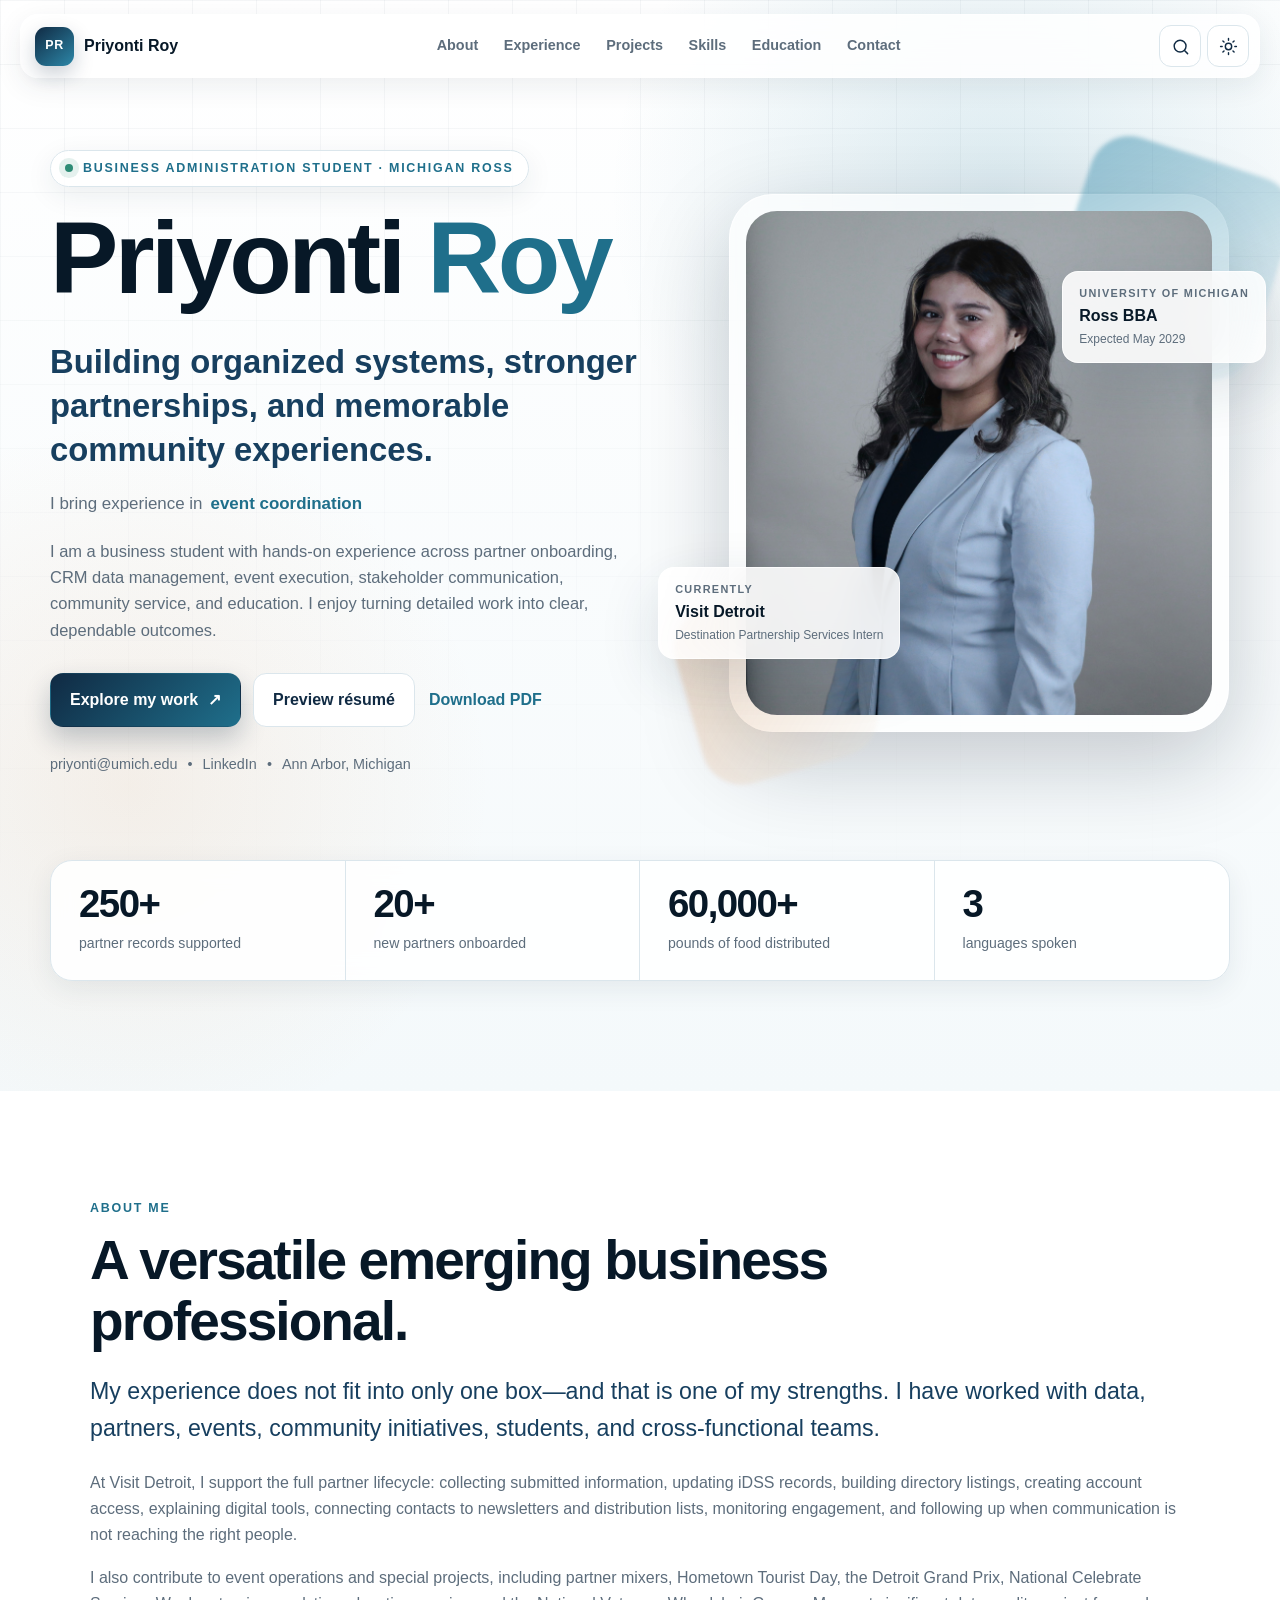
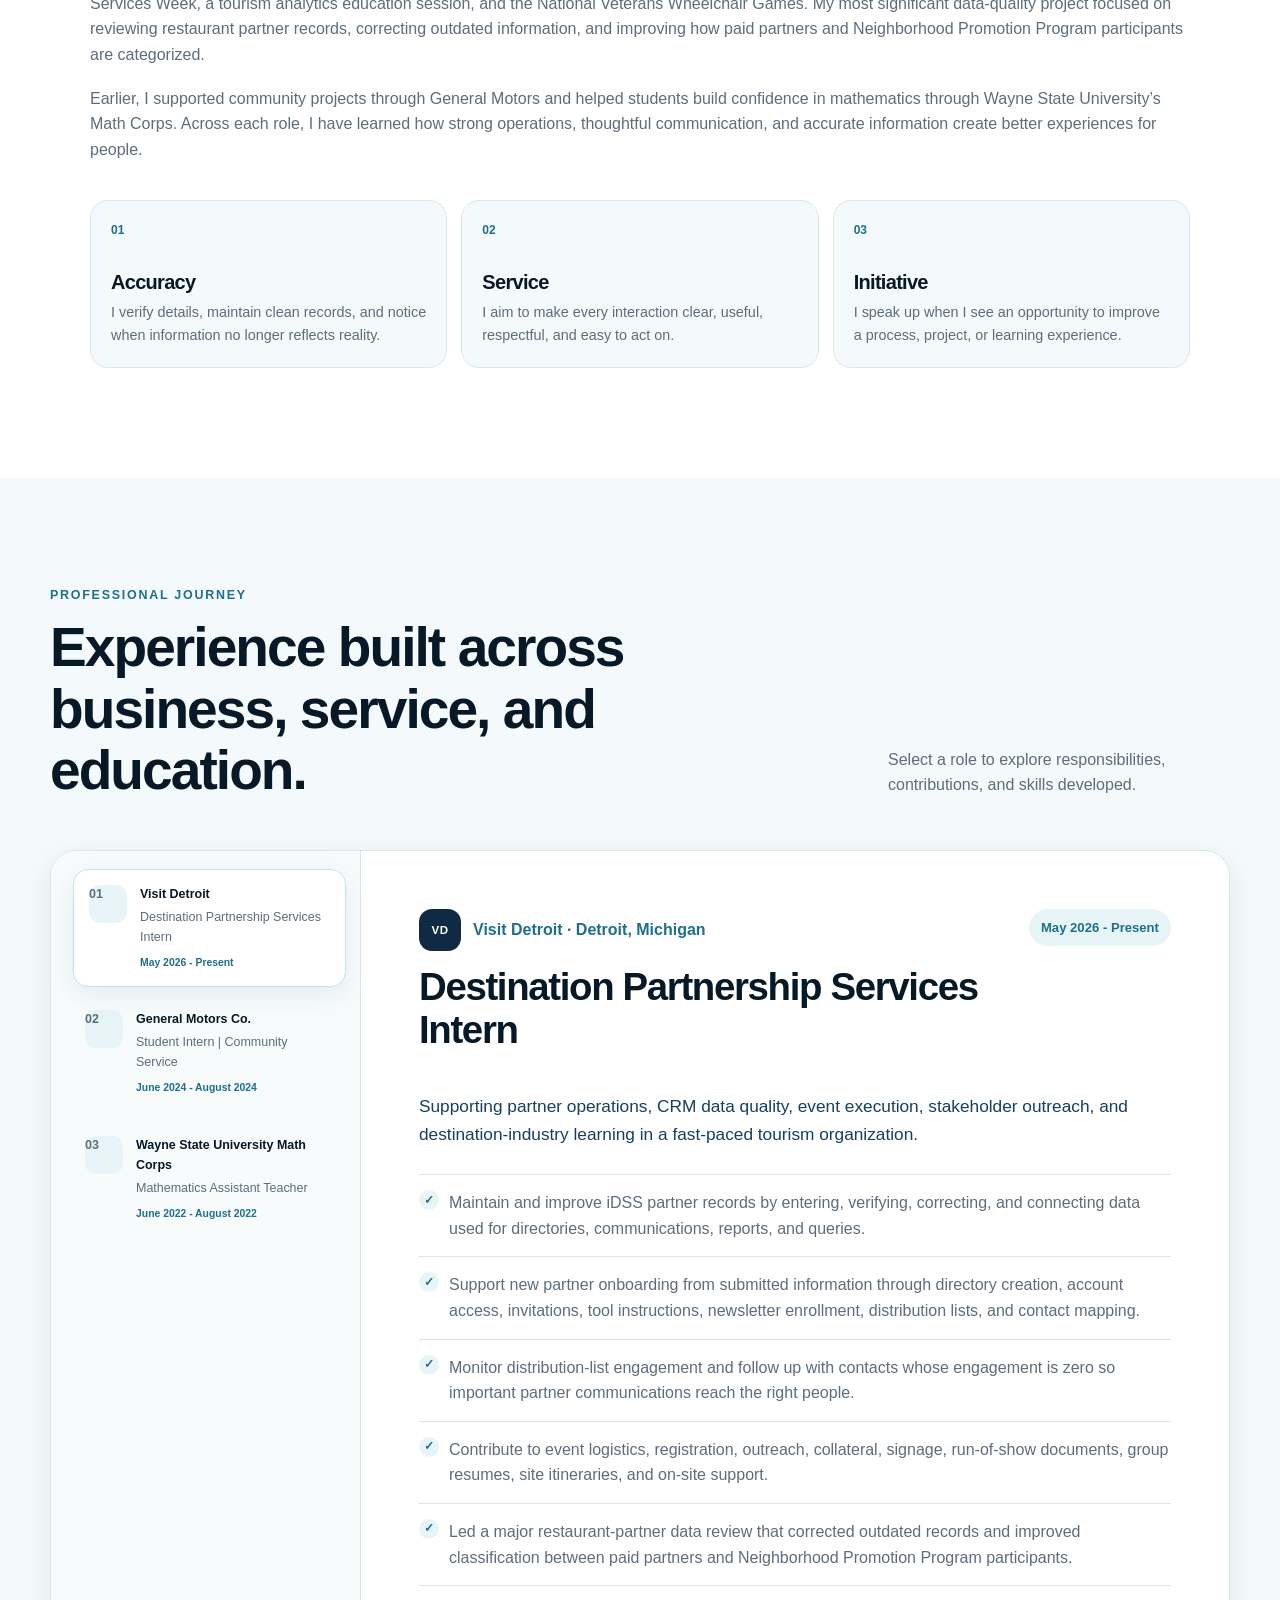
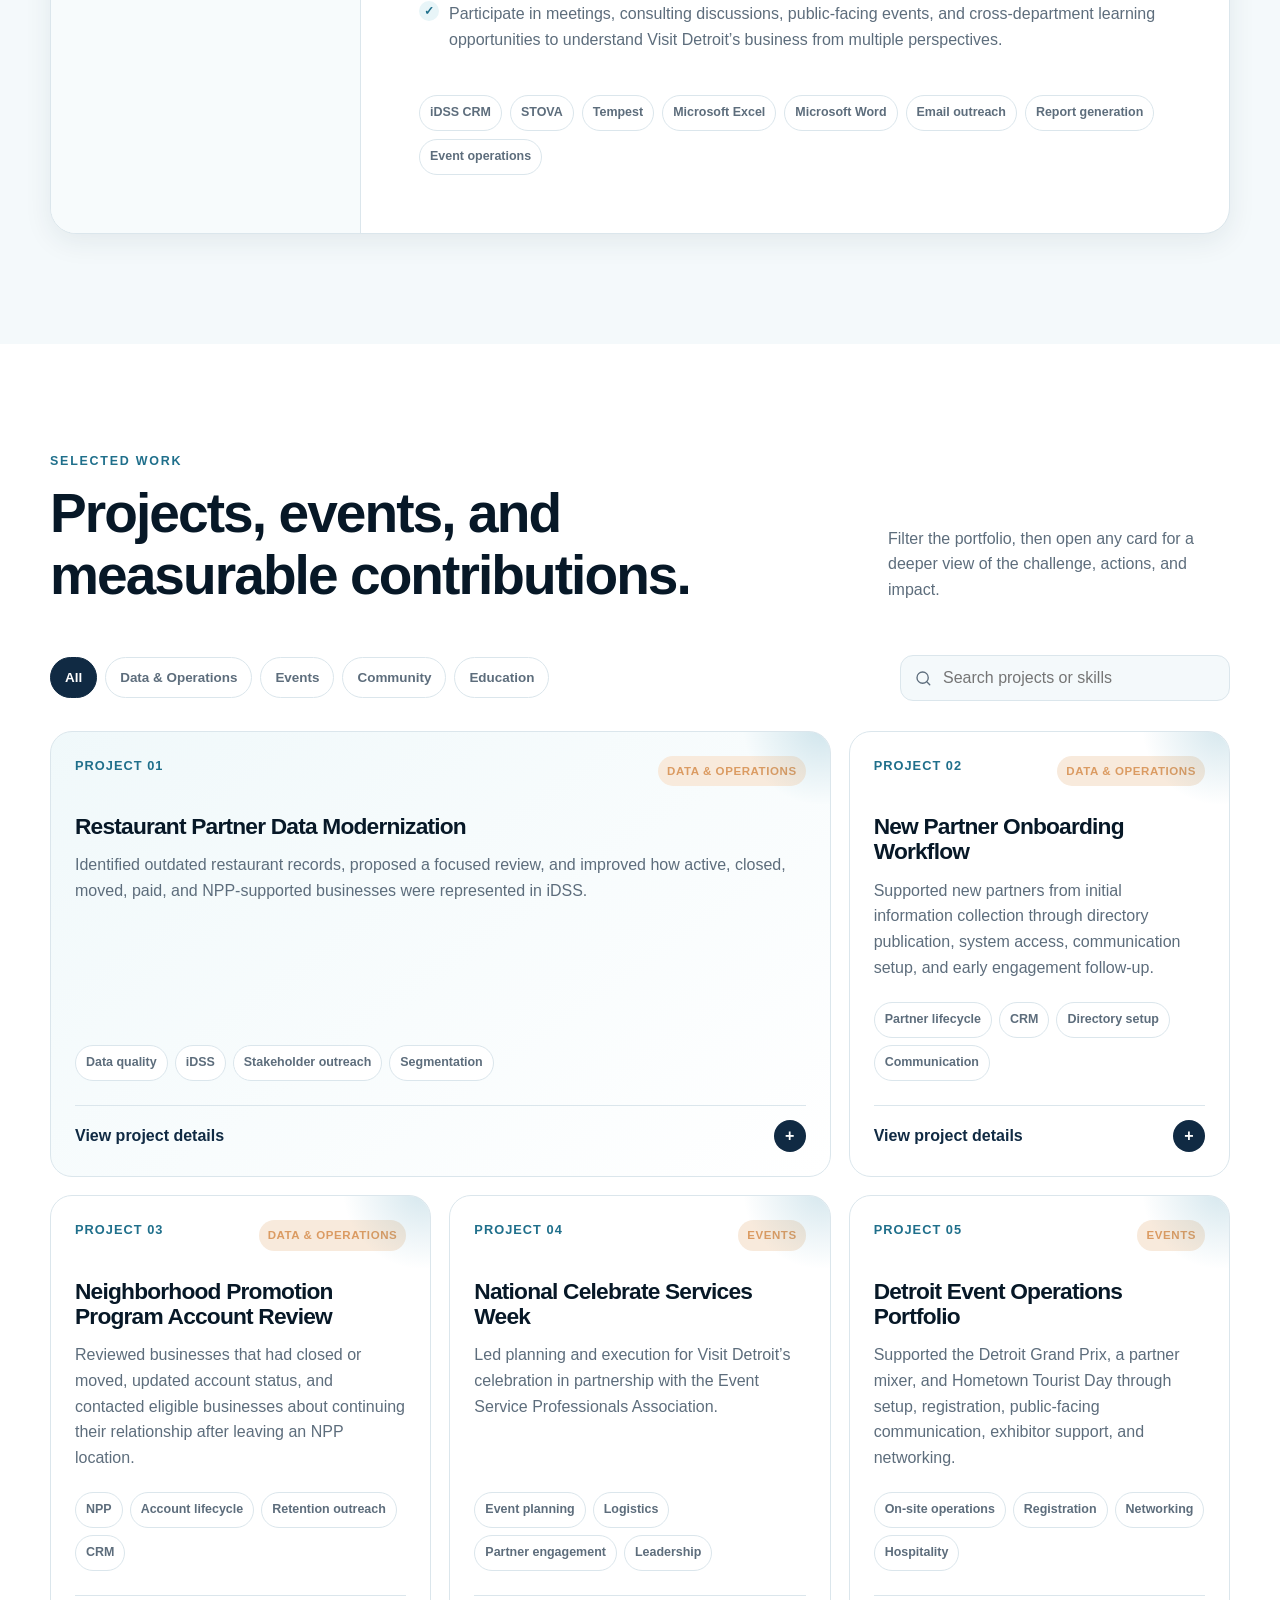
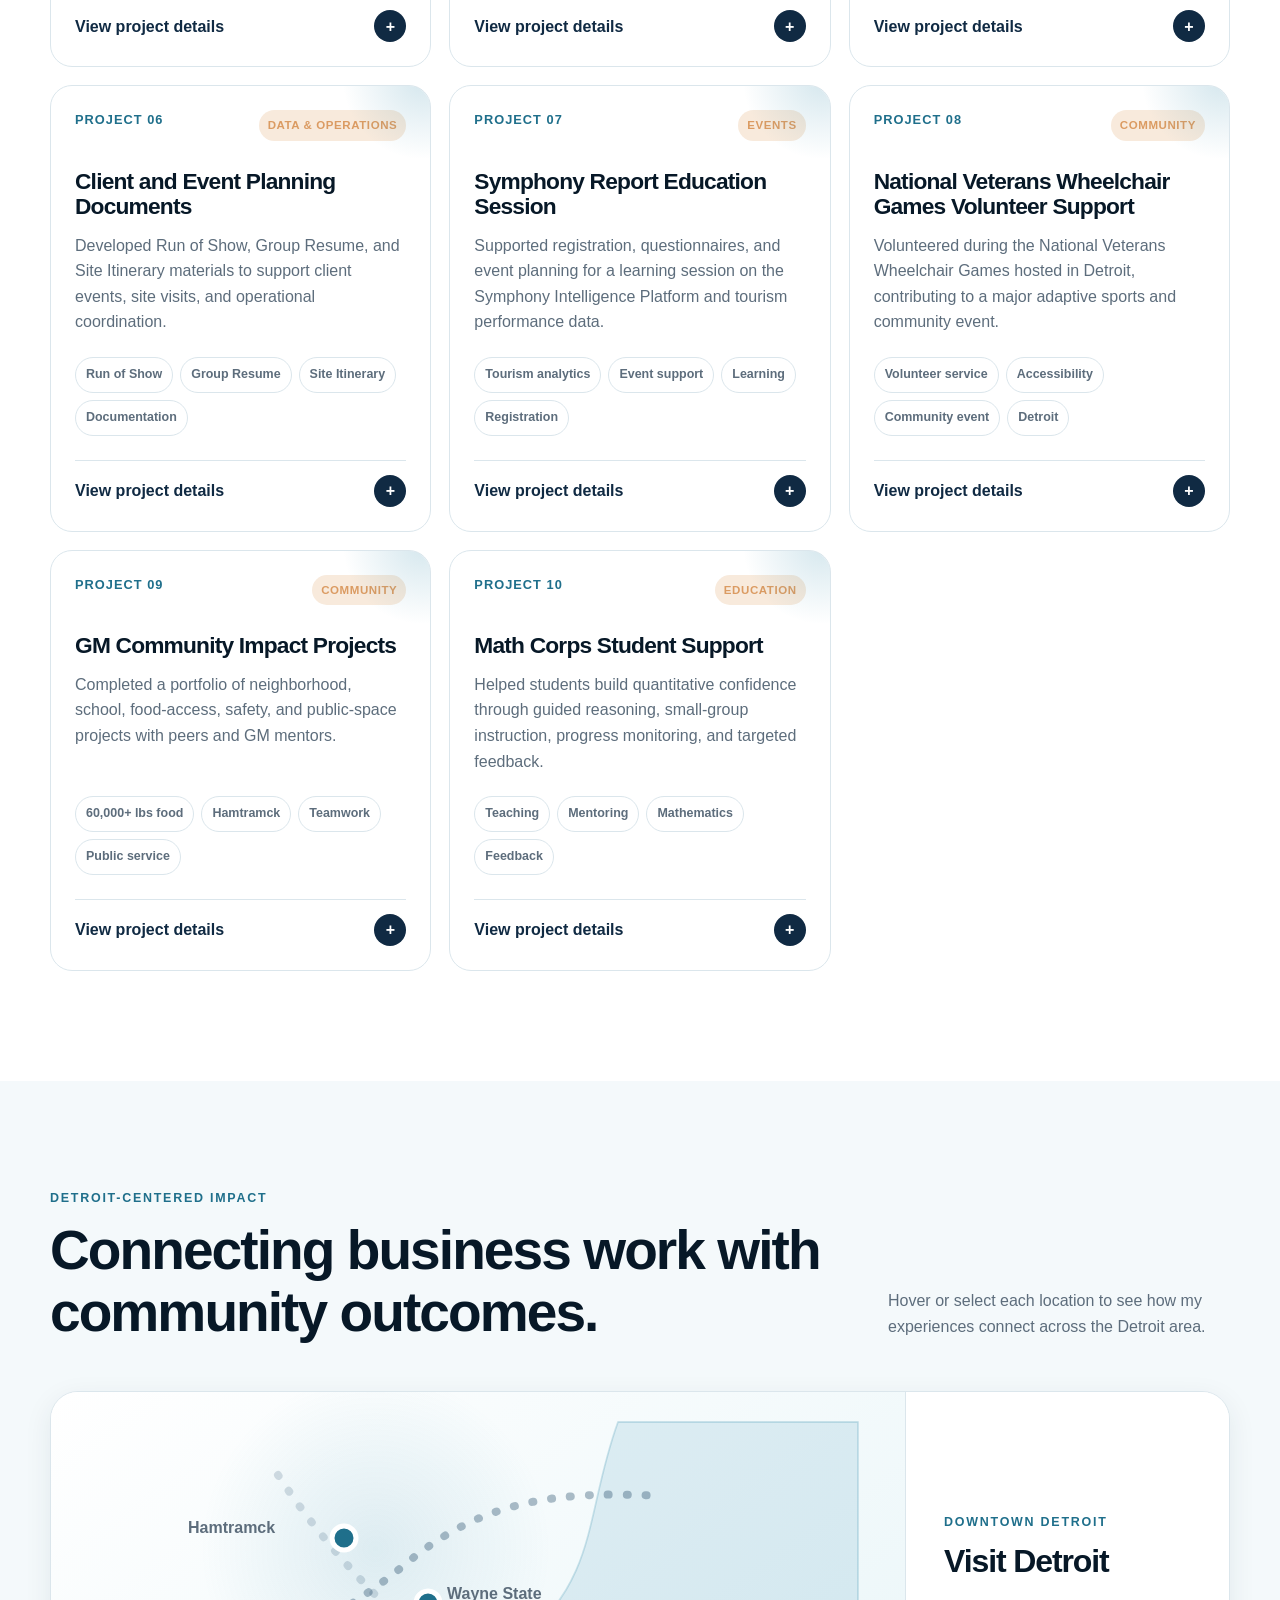
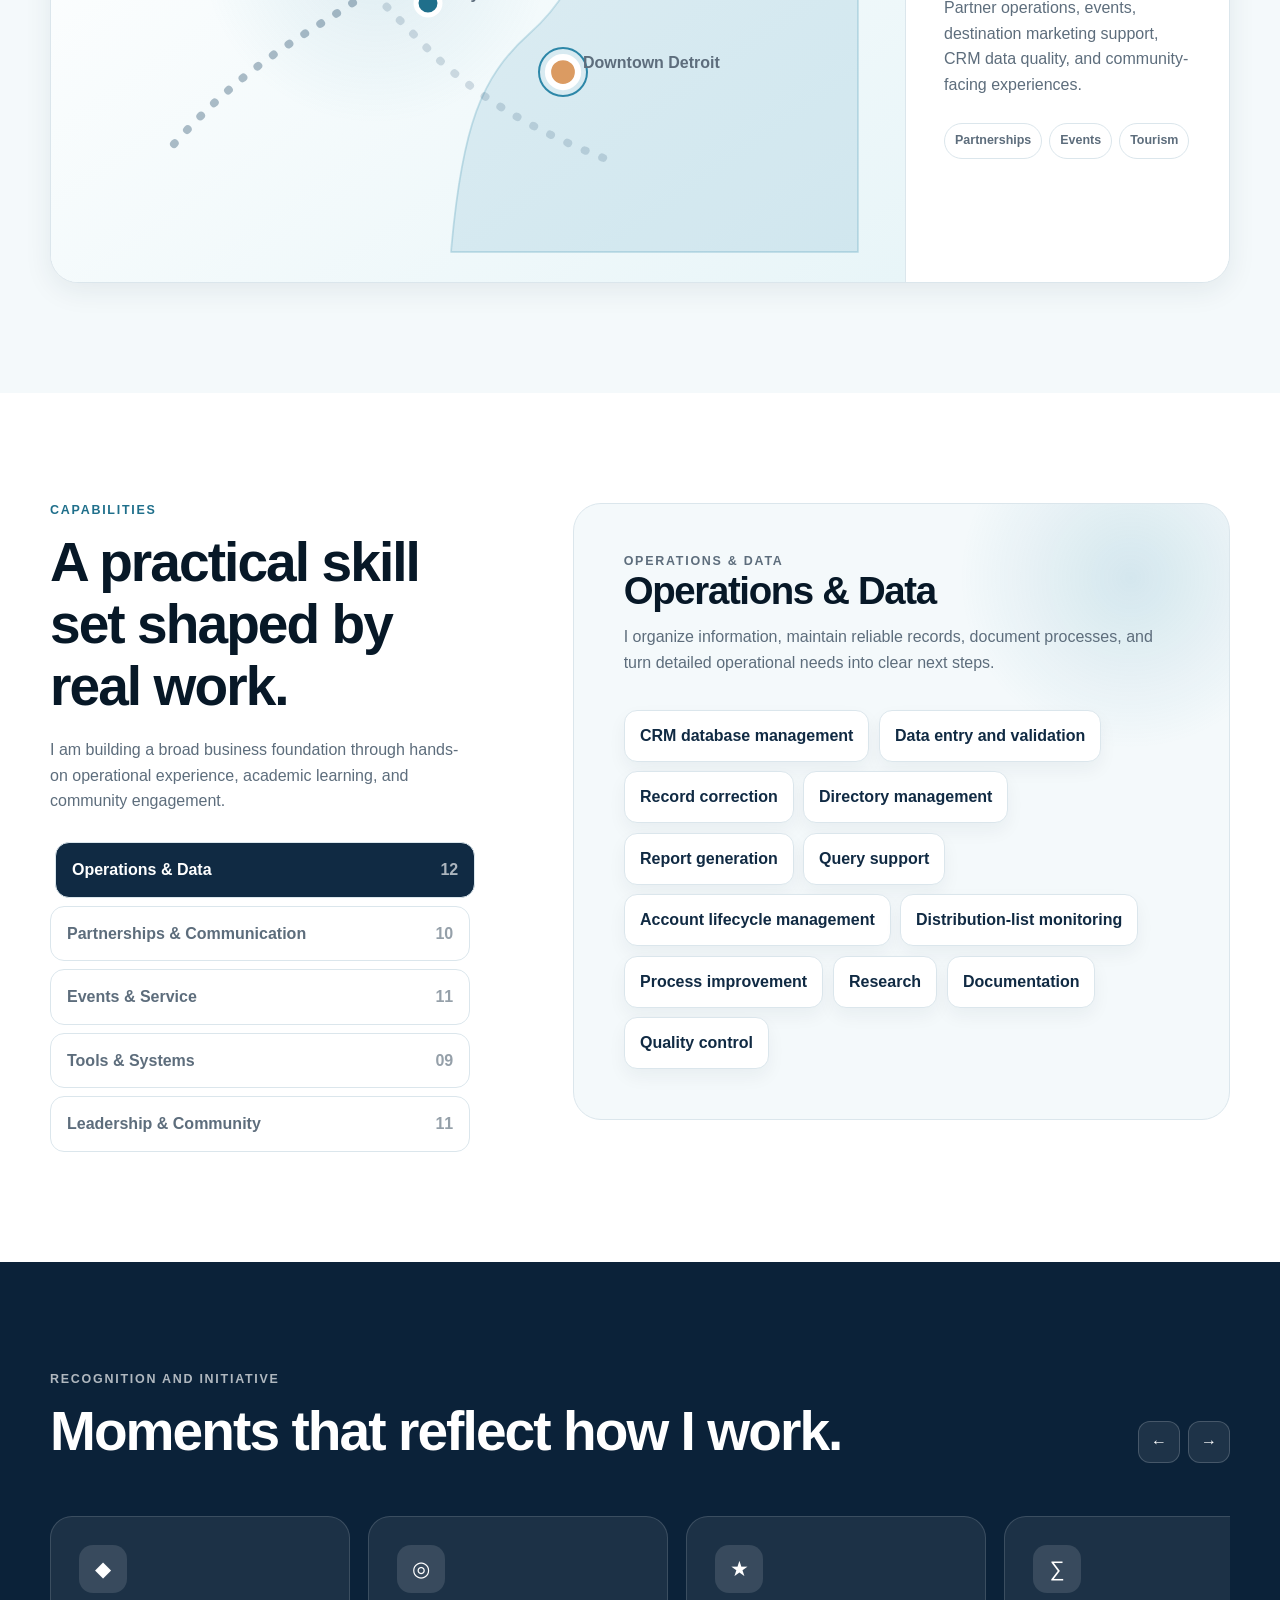
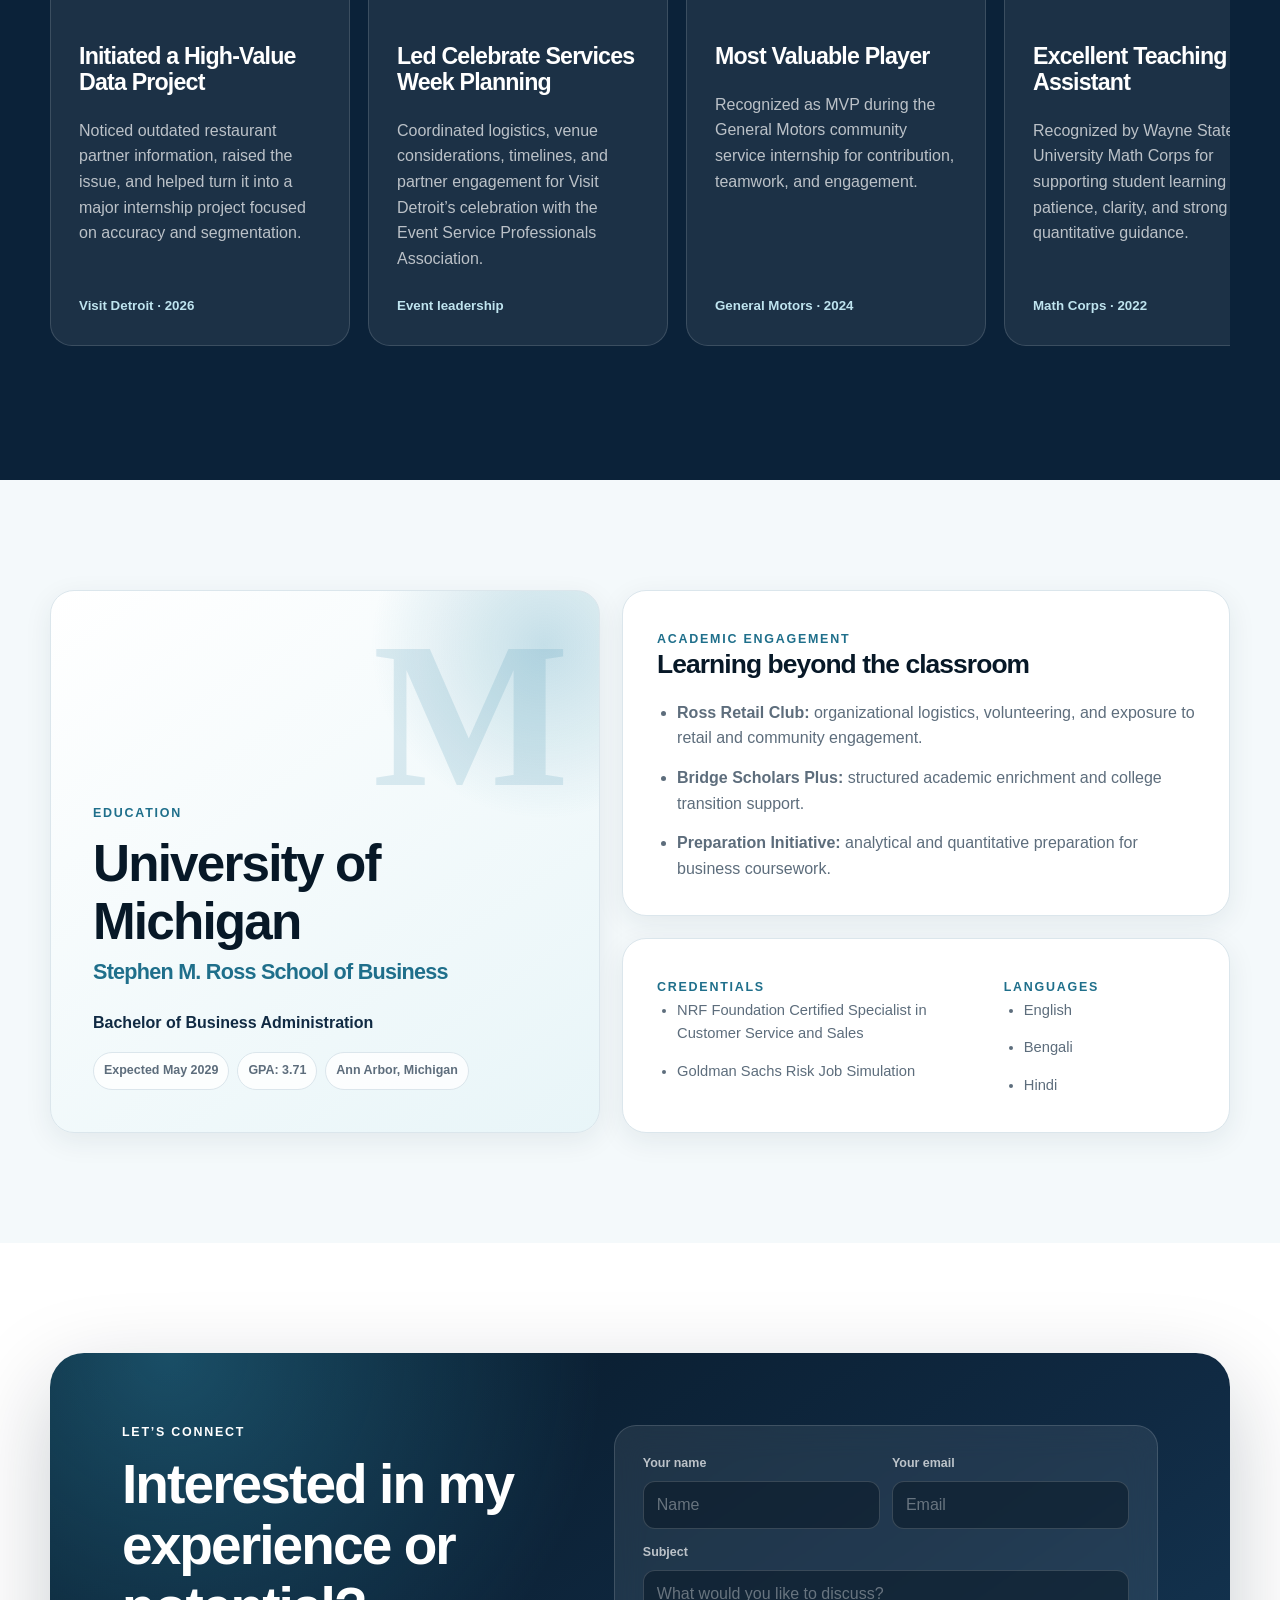
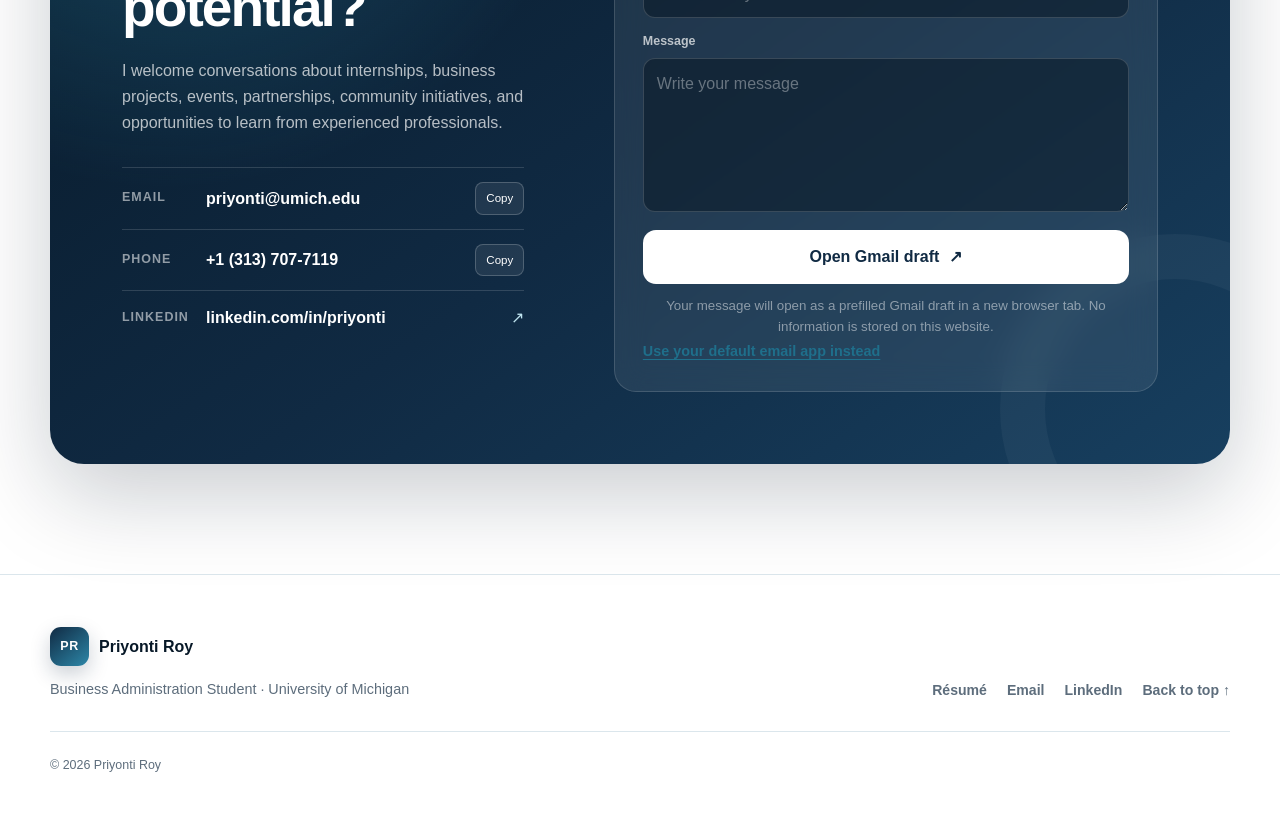
==== index.html @ cc8a7f0b "Add files via upload" ====
<!DOCTYPE html>
<html lang="en" data-theme="light">
<head>
  <meta charset="UTF-8">
  <meta name="viewport" content="width=device-width, initial-scale=1.0">
  <meta name="description" content="Portfolio of Priyonti Roy, a University of Michigan Ross School of Business student with experience in partnership operations, event coordination, CRM data, community impact, and education.">
  <meta name="theme-color" content="#102a43">
  <meta property="og:title" content="Priyonti Roy | Business Administration Student">
  <meta property="og:description" content="Business operations, partnerships, events, data accuracy, and community impact.">
  <meta property="og:type" content="website">
  <meta property="og:image" content="assets/priyonti-roy-headshot.jpg">
  <title>Priyonti Roy | Business Administration Student</title>
  <link rel="icon" href="assets/favicon.svg" type="image/svg+xml">
  <link rel="stylesheet" href="styles.css">
  <script type="application/ld+json">
  {
    "@context": "https://schema.org",
    "@type": "Person",
    "name": "Priyonti Roy",
    "jobTitle": "Business Administration Student",
    "email": "mailto:priyonti@umich.edu",
    "telephone": "+1-313-707-7119",
    "url": "https://www.linkedin.com/in/priyonti",
    "alumniOf": {
      "@type": "CollegeOrUniversity",
      "name": "University of Michigan - Stephen M. Ross School of Business"
    }
  }
  </script>
</head>
<body>
  <a class="skip-link" href="#main">Skip to content</a>
  <div class="scroll-progress" aria-hidden="true"><span id="scrollProgress"></span></div>

  <header class="site-header" id="top">
    <nav class="nav-shell" aria-label="Primary navigation">
      <a class="brand" href="#home" aria-label="Priyonti Roy home">
        <span class="brand-mark">PR</span>
        <span class="brand-text">Priyonti Roy</span>
      </a>

      <button class="mobile-menu-btn" id="mobileMenuBtn" aria-expanded="false" aria-controls="navLinks" aria-label="Open navigation">
        <span></span><span></span><span></span>
      </button>

      <div class="nav-links" id="navLinks">
        <a href="#about">About</a>
        <a href="#experience">Experience</a>
        <a href="#projects">Projects</a>
        <a href="#skills">Skills</a>
        <a href="#education">Education</a>
        <a href="#contact">Contact</a>
      </div>

      <div class="nav-actions">
        <button class="icon-btn" id="commandBtn" aria-label="Open quick navigation" title="Quick navigation (Ctrl/⌘ + K)">
          <svg viewBox="0 0 24 24" aria-hidden="true"><path d="m21 21-4.3-4.3m2.3-5.2a7.5 7.5 0 1 1-15 0 7.5 7.5 0 0 1 15 0Z"/></svg>
        </button>
        <button class="icon-btn" id="themeToggle" aria-label="Switch color theme" title="Switch theme">
          <svg class="sun-icon" viewBox="0 0 24 24" aria-hidden="true"><circle cx="12" cy="12" r="4"/><path d="M12 2v2m0 16v2M4.93 4.93l1.42 1.42m11.3 11.3 1.42 1.42M2 12h2m16 0h2M4.93 19.07l1.42-1.42m11.3-11.3 1.42-1.42"/></svg>
          <svg class="moon-icon" viewBox="0 0 24 24" aria-hidden="true"><path d="M20.5 14.2A8 8 0 0 1 9.8 3.5 8.5 8.5 0 1 0 20.5 14.2Z"/></svg>
        </button>
      </div>
    </nav>
  </header>

  <main id="main">
    <section class="hero section" id="home">
      <div class="hero-grid container">
        <div class="hero-copy reveal">
          <p class="eyebrow"><span class="status-dot"></span> Business Administration Student · Michigan Ross</p>
          <h1>Priyonti <span>Roy</span></h1>
          <p class="hero-lead">Building organized systems, stronger partnerships, and memorable community experiences.</p>
          <div class="rotating-line" aria-live="polite">
            <span>I bring experience in</span>
            <strong id="rotatingRole">partnership operations</strong>
          </div>
          <p class="hero-description">I am a business student with hands-on experience across partner onboarding, CRM data management, event execution, stakeholder communication, community service, and education. I enjoy turning detailed work into clear, dependable outcomes.</p>
          <div class="hero-buttons">
            <a class="btn btn-primary" href="#projects">Explore my work <span aria-hidden="true">↗</span></a>
            <button class="btn btn-secondary" id="resumePreviewBtn">Preview résumé</button>
            <a class="text-link" href="assets/Priyonti_Roy_Resume.pdf" download>Download PDF</a>
          </div>
          <div class="hero-contact-row" aria-label="Contact links">
            <a href="https://mail.google.com/mail/?view=cm&fs=1&to=priyonti%40umich.edu" target="_blank" rel="noopener" aria-label="Compose an email to Priyonti Roy in Gmail">priyonti@umich.edu</a>
            <span>•</span>
            <a href="https://www.linkedin.com/in/priyonti" target="_blank" rel="noopener">LinkedIn</a>
            <span>•</span>
            <span>Ann Arbor, Michigan</span>
          </div>
        </div>

        <div class="hero-visual reveal" data-delay="120">
          <div class="portrait-frame">
            <div class="portrait-accent accent-one"></div>
            <div class="portrait-accent accent-two"></div>
            <img src="assets/priyonti-roy-headshot.jpg" alt="Professional portrait of Priyonti Roy" width="1894" height="2048">
            <div class="portrait-card card-current">
              <span>Currently</span>
              <strong>Visit Detroit</strong>
              <small>Destination Partnership Services Intern</small>
            </div>
            <div class="portrait-card card-school">
              <span>University of Michigan</span>
              <strong>Ross BBA</strong>
              <small>Expected May 2029</small>
            </div>
          </div>
        </div>
      </div>

      <div class="metric-strip container reveal" data-delay="180" aria-label="Professional impact summary">
        <article class="metric">
          <strong data-counter="250" data-suffix="+">0</strong>
          <span>partner records supported</span>
        </article>
        <article class="metric">
          <strong data-counter="20" data-suffix="+">0</strong>
          <span>new partners onboarded</span>
        </article>
        <article class="metric">
          <strong data-counter="60000" data-suffix="+">0</strong>
          <span>pounds of food distributed</span>
        </article>
        <article class="metric">
          <strong data-counter="3">0</strong>
          <span>languages spoken</span>
        </article>
      </div>
    </section>

    <section class="section about-section" id="about">
      <div class="container about-grid">
        <div class="about-content reveal" data-delay="100">
          <p class="section-kicker">About me</p>
          <h2>A versatile emerging business professional.</h2>
          <p class="section-intro">My experience does not fit into only one box—and that is one of my strengths. I have worked with data, partners, events, community initiatives, students, and cross-functional teams.</p>
          <div class="about-copy">
            <p>At Visit Detroit, I support the full partner lifecycle: collecting submitted information, updating iDSS records, building directory listings, creating account access, explaining digital tools, connecting contacts to newsletters and distribution lists, monitoring engagement, and following up when communication is not reaching the right people.</p>
            <p>I also contribute to event operations and special projects, including partner mixers, Hometown Tourist Day, the Detroit Grand Prix, National Celebrate Services Week, a tourism analytics education session, and the National Veterans Wheelchair Games. My most significant data-quality project focused on reviewing restaurant partner records, correcting outdated information, and improving how paid partners and Neighborhood Promotion Program participants are categorized.</p>
            <p>Earlier, I supported community projects through General Motors and helped students build confidence in mathematics through Wayne State University’s Math Corps. Across each role, I have learned how strong operations, thoughtful communication, and accurate information create better experiences for people.</p>
          </div>

          <div class="principles-grid">
            <article>
              <span>01</span>
              <h3>Accuracy</h3>
              <p>I verify details, maintain clean records, and notice when information no longer reflects reality.</p>
            </article>
            <article>
              <span>02</span>
              <h3>Service</h3>
              <p>I aim to make every interaction clear, useful, respectful, and easy to act on.</p>
            </article>
            <article>
              <span>03</span>
              <h3>Initiative</h3>
              <p>I speak up when I see an opportunity to improve a process, project, or learning experience.</p>
            </article>
          </div>
        </div>
      </div>
    </section>

    <section class="section experience-section" id="experience">
      <div class="container">
        <div class="section-heading reveal">
          <div>
            <p class="section-kicker">Professional journey</p>
            <h2>Experience built across business, service, and education.</h2>
          </div>
          <p>Select a role to explore responsibilities, contributions, and skills developed.</p>
        </div>

        <div class="experience-layout reveal" data-delay="80">
          <div class="experience-tabs" id="experienceTabs" role="tablist" aria-label="Professional experience"></div>
          <div class="experience-panel" id="experiencePanel" role="tabpanel" tabindex="0"></div>
        </div>
      </div>
    </section>

    <section class="section projects-section" id="projects">
      <div class="container">
        <div class="section-heading reveal">
          <div>
            <p class="section-kicker">Selected work</p>
            <h2>Projects, events, and measurable contributions.</h2>
          </div>
          <p>Filter the portfolio, then open any card for a deeper view of the challenge, actions, and impact.</p>
        </div>

        <div class="project-toolbar reveal" data-delay="60">
          <div class="filter-group" id="projectFilters" aria-label="Project filters"></div>
          <label class="project-search">
            <span class="sr-only">Search projects</span>
            <svg viewBox="0 0 24 24" aria-hidden="true"><path d="m21 21-4.3-4.3m2.3-5.2a7.5 7.5 0 1 1-15 0 7.5 7.5 0 0 1 15 0Z"/></svg>
            <input id="projectSearch" type="search" placeholder="Search projects or skills">
          </label>
        </div>

        <div class="project-grid" id="projectGrid" aria-live="polite"></div>
        <p class="empty-state" id="projectEmpty" hidden>No projects match that search yet.</p>
      </div>
    </section>

    <section class="section impact-section" id="impact">
      <div class="container">
        <div class="section-heading reveal">
          <div>
            <p class="section-kicker">Detroit-centered impact</p>
            <h2>Connecting business work with community outcomes.</h2>
          </div>
          <p>Hover or select each location to see how my experiences connect across the Detroit area.</p>
        </div>

        <div class="impact-map-card reveal" data-delay="80">
          <div class="map-visual" aria-label="Stylized map of Detroit-area professional experiences">
            <svg viewBox="0 0 760 430" role="img" aria-labelledby="mapTitle mapDesc">
              <title id="mapTitle">Detroit area experience map</title>
              <desc id="mapDesc">A stylized map with points for downtown Detroit, Hamtramck, and Wayne State University.</desc>
              <path class="river" d="M520 0c-32 88-20 151-89 212-48 43-67 92-78 218h407V0H520Z"/>
              <path class="map-line" d="M76 322c93-103 154-115 234-182 74-61 149-72 254-66"/>
              <path class="map-line secondary" d="M180 53c50 76 96 118 144 168 53 55 117 91 197 121"/>
              <circle class="map-node" cx="465" cy="250" r="12" data-map-id="downtown" tabindex="0"/>
              <circle class="map-pulse" cx="465" cy="250" r="24"/>
              <circle class="map-node" cx="330" cy="181" r="12" data-map-id="wayne" tabindex="0"/>
              <circle class="map-node" cx="246" cy="116" r="12" data-map-id="hamtramck" tabindex="0"/>
              <text x="485" y="246">Downtown Detroit</text>
              <text x="349" y="177">Wayne State</text>
              <text x="90" y="111">Hamtramck</text>
            </svg>
          </div>
          <div class="map-detail" id="mapDetail">
            <p class="map-label">Downtown Detroit</p>
            <h3>Visit Detroit</h3>
            <p>Partner operations, events, destination marketing support, CRM data quality, and community-facing experiences.</p>
            <div class="map-tags"><span>Partnerships</span><span>Events</span><span>Tourism</span></div>
          </div>
        </div>
      </div>
    </section>

    <section class="section skills-section" id="skills">
      <div class="container skills-layout">
        <div class="skills-intro reveal">
          <p class="section-kicker">Capabilities</p>
          <h2>A practical skill set shaped by real work.</h2>
          <p>I am building a broad business foundation through hands-on operational experience, academic learning, and community engagement.</p>
          <div class="skill-mode-switch" id="skillCategories" role="tablist" aria-label="Skill categories"></div>
        </div>
        <div class="skill-explorer reveal" data-delay="80">
          <div class="skill-summary" id="skillSummary"></div>
          <div class="skill-cloud" id="skillCloud"></div>
        </div>
      </div>
    </section>

    <section class="section achievements-section" id="achievements">
      <div class="container">
        <div class="section-heading reveal">
          <div>
            <p class="section-kicker">Recognition and initiative</p>
            <h2>Moments that reflect how I work.</h2>
          </div>
          <div class="carousel-controls">
            <button id="achievementPrev" class="icon-btn" aria-label="Previous achievement">←</button>
            <button id="achievementNext" class="icon-btn" aria-label="Next achievement">→</button>
          </div>
        </div>
        <div class="achievement-track reveal" id="achievementTrack" data-delay="80" tabindex="0"></div>
      </div>
    </section>

    <section class="section education-section" id="education">
      <div class="container education-grid">
        <div class="education-card primary-card reveal">
          <p class="section-kicker">Education</p>
          <div class="school-mark" aria-hidden="true">M</div>
          <h2>University of Michigan</h2>
          <h3>Stephen M. Ross School of Business</h3>
          <p class="degree">Bachelor of Business Administration</p>
          <div class="education-meta">
            <span>Expected May 2029</span>
            <span>GPA: 3.71</span>
            <span>Ann Arbor, Michigan</span>
          </div>
        </div>

        <div class="education-stack reveal" data-delay="100">
          <article class="info-card">
            <span class="info-label">Academic engagement</span>
            <h3>Learning beyond the classroom</h3>
            <ul>
              <li><strong>Ross Retail Club:</strong> organizational logistics, volunteering, and exposure to retail and community engagement.</li>
              <li><strong>Bridge Scholars Plus:</strong> structured academic enrichment and college transition support.</li>
              <li><strong>Preparation Initiative:</strong> analytical and quantitative preparation for business coursework.</li>
            </ul>
          </article>

          <article class="info-card split-card">
            <div>
              <span class="info-label">Credentials</span>
              <ul class="compact-list">
                <li>NRF Foundation Certified Specialist in Customer Service and Sales</li>
                <li>Goldman Sachs Risk Job Simulation</li>
              </ul>
            </div>
            <div>
              <span class="info-label">Languages</span>
              <ul class="compact-list">
                <li>English</li>
                <li>Bengali</li>
                <li>Hindi</li>
              </ul>
            </div>
          </article>
        </div>
      </div>
    </section>

    <section class="section contact-section" id="contact">
      <div class="container contact-shell reveal">
        <div class="contact-copy">
          <p class="section-kicker">Let’s connect</p>
          <h2>Interested in my experience or potential?</h2>
          <p>I welcome conversations about internships, business projects, events, partnerships, community initiatives, and opportunities to learn from experienced professionals.</p>
          <div class="contact-options">
            <div class="contact-item">
              <span>Email</span>
              <a href="https://mail.google.com/mail/?view=cm&fs=1&to=priyonti%40umich.edu" target="_blank" rel="noopener" aria-label="Compose an email to Priyonti Roy in Gmail">priyonti@umich.edu</a>
              <button class="copy-btn" data-copy="priyonti@umich.edu">Copy</button>
            </div>
            <div class="contact-item">
              <span>Phone</span>
              <a href="tel:+13137077119">+1 (313) 707-7119</a>
              <button class="copy-btn" data-copy="+1 (313) 707-7119">Copy</button>
            </div>
            <div class="contact-item">
              <span>LinkedIn</span>
              <a href="https://www.linkedin.com/in/priyonti" target="_blank" rel="noopener">linkedin.com/in/priyonti</a>
              <span class="external-mark" aria-hidden="true">↗</span>
            </div>
          </div>
        </div>

        <form class="contact-form" id="contactForm">
          <div class="field-row">
            <label>
              <span>Your name</span>
              <input type="text" id="senderName" required autocomplete="name" placeholder="Name">
            </label>
            <label>
              <span>Your email</span>
              <input type="email" id="senderEmail" required autocomplete="email" placeholder="Email">
            </label>
          </div>
          <label>
            <span>Subject</span>
            <input type="text" id="messageSubject" required placeholder="What would you like to discuss?">
          </label>
          <label>
            <span>Message</span>
            <textarea id="messageBody" rows="5" required placeholder="Write your message"></textarea>
          </label>
          <button class="btn btn-primary" type="submit">Open Gmail draft <span aria-hidden="true">↗</span></button>
          <small class="contact-form-note">Your message will open as a prefilled Gmail draft in a new browser tab. No information is stored on this website.</small>
          <a class="contact-fallback-link" href="mailto:priyonti@umich.edu">Use your default email app instead</a>
        </form>
      </div>
    </section>
  </main>

  <footer class="site-footer">
    <div class="container footer-inner">
      <div>
        <a class="brand" href="#home"><span class="brand-mark">PR</span><span class="brand-text">Priyonti Roy</span></a>
        <p>Business Administration Student · University of Michigan</p>
      </div>
      <div class="footer-links">
        <a href="assets/Priyonti_Roy_Resume.pdf" download>Résumé</a>
        <a href="https://mail.google.com/mail/?view=cm&fs=1&to=priyonti%40umich.edu" target="_blank" rel="noopener" aria-label="Compose an email to Priyonti Roy in Gmail">Email</a>
        <a href="https://www.linkedin.com/in/priyonti" target="_blank" rel="noopener">LinkedIn</a>
        <a href="#top">Back to top ↑</a>
      </div>
      <p class="copyright">© <span id="currentYear"></span> Priyonti Roy</p>
    </div>
  </footer>

  <dialog class="project-modal" id="projectModal" aria-labelledby="projectModalTitle">
    <button class="modal-close" id="projectModalClose" aria-label="Close project details">×</button>
    <div id="projectModalContent"></div>
  </dialog>

  <dialog class="resume-modal" id="resumeModal" aria-labelledby="resumeModalTitle">
    <div class="resume-modal-header">
      <div>
        <p class="section-kicker">Résumé</p>
        <h2 id="resumeModalTitle">Priyonti Roy</h2>
      </div>
      <div class="resume-actions">
        <a class="btn btn-secondary" href="assets/Priyonti_Roy_Resume.pdf" download>Download PDF</a>
        <button class="modal-close inline-close" id="resumeModalClose" aria-label="Close résumé preview">×</button>
      </div>
    </div>
    <iframe src="assets/Priyonti_Roy_Resume.pdf" title="Priyonti Roy résumé preview"></iframe>
  </dialog>

  <dialog class="command-modal" id="commandModal" aria-labelledby="commandTitle">
    <div class="command-header">
      <svg viewBox="0 0 24 24" aria-hidden="true"><path d="m21 21-4.3-4.3m2.3-5.2a7.5 7.5 0 1 1-15 0 7.5 7.5 0 0 1 15 0Z"/></svg>
      <input id="commandInput" type="search" placeholder="Search sections, projects, or contact details" aria-label="Search portfolio">
      <button id="commandClose" aria-label="Close quick navigation">Esc</button>
    </div>
    <div class="command-results" id="commandResults"></div>
    <p class="command-hint">Use ↑ ↓ to navigate · Enter to open · Esc to close</p>
  </dialog>

  <div class="toast" id="toast" role="status" aria-live="polite"></div>

  <script src="script.js"></script>
</body>
</html>
---- styles.css ----
:root {
  --navy-950: #071827;
  --navy-900: #0b2239;
  --navy-800: #102a43;
  --navy-700: #173f5f;
  --blue-600: #1f6f8b;
  --blue-500: #2d87a8;
  --blue-200: #bfe4ef;
  --blue-100: #e8f5f8;
  --ice: #f4f9fb;
  --paper: #ffffff;
  --ink: #142333;
  --muted: #5d6d7c;
  --line: #dbe6ec;
  --soft-line: rgba(16, 42, 67, 0.12);
  --accent: #db9b62;
  --accent-soft: #f8eadc;
  --success: #2e8b75;
  --shadow-sm: 0 8px 28px rgba(21, 47, 68, 0.08);
  --shadow-md: 0 20px 60px rgba(21, 47, 68, 0.14);
  --shadow-lg: 0 30px 90px rgba(7, 24, 39, 0.22);
  --radius-sm: 12px;
  --radius-md: 22px;
  --radius-lg: 34px;
  --container: 1180px;
  --header-height: 78px;
  color-scheme: light;
}

html[data-theme="dark"] {
  --paper: #0b1b2a;
  --ice: #0f2435;
  --ink: #eff7fa;
  --muted: #a7bac6;
  --line: #243b4c;
  --soft-line: rgba(255, 255, 255, 0.10);
  --navy-950: #f4f9fb;
  --navy-900: #e6f4f8;
  --navy-800: #d7edf4;
  --navy-700: #add8e5;
  --blue-600: #68b6cc;
  --blue-500: #75c5da;
  --blue-200: #173d4c;
  --blue-100: #102b3a;
  --accent-soft: #3b2a1f;
  --shadow-sm: 0 10px 32px rgba(0, 0, 0, 0.22);
  --shadow-md: 0 24px 64px rgba(0, 0, 0, 0.28);
  --shadow-lg: 0 32px 100px rgba(0, 0, 0, 0.38);
  color-scheme: dark;
}

* {
  box-sizing: border-box;
}

html {
  scroll-behavior: smooth;
  scroll-padding-top: calc(var(--header-height) + 18px);
}

body {
  margin: 0;
  font-family: Inter, ui-sans-serif, -apple-system, BlinkMacSystemFont, "Segoe UI", sans-serif;
  color: var(--ink);
  background: var(--paper);
  line-height: 1.6;
  text-rendering: optimizeLegibility;
  -webkit-font-smoothing: antialiased;
  overflow-x: hidden;
}

body.modal-open {
  overflow: hidden;
}

a {
  color: inherit;
  text-decoration: none;
}

button,
input,
textarea {
  font: inherit;
}

button,
a {
  -webkit-tap-highlight-color: transparent;
}

img {
  max-width: 100%;
  display: block;
}

svg {
  fill: none;
  stroke: currentColor;
  stroke-linecap: round;
  stroke-linejoin: round;
  stroke-width: 1.8;
}

::selection {
  background: var(--blue-200);
  color: var(--navy-950);
}

.skip-link {
  position: fixed;
  left: 16px;
  top: -80px;
  z-index: 9999;
  background: var(--navy-800);
  color: white;
  padding: 10px 16px;
  border-radius: 8px;
  transition: top 0.2s ease;
}

.skip-link:focus {
  top: 16px;
}

.sr-only {
  position: absolute;
  width: 1px;
  height: 1px;
  padding: 0;
  margin: -1px;
  overflow: hidden;
  clip: rect(0, 0, 0, 0);
  white-space: nowrap;
  border: 0;
}

.container {
  width: min(calc(100% - 40px), var(--container));
  margin-inline: auto;
}

.section {
  position: relative;
  padding: 110px 0;
}

.section-kicker,
.eyebrow,
.info-label,
.map-label {
  margin: 0 0 14px;
  font-size: 0.78rem;
  line-height: 1.2;
  font-weight: 800;
  letter-spacing: 0.14em;
  text-transform: uppercase;
  color: var(--blue-600);
}

h1,
h2,
h3,
p {
  margin-top: 0;
}

h1,
h2,
h3 {
  line-height: 1.12;
  letter-spacing: -0.035em;
}

h1 {
  font-size: clamp(3.8rem, 8vw, 7.8rem);
  margin-bottom: 24px;
  color: var(--navy-950);
}

h1 span {
  color: var(--blue-600);
}

h2 {
  font-size: clamp(2.35rem, 4.3vw, 4.25rem);
  margin-bottom: 20px;
  color: var(--navy-950);
}

h3 {
  font-size: 1.25rem;
  color: var(--navy-950);
}

.section-intro {
  font-size: clamp(1.15rem, 2vw, 1.45rem);
  line-height: 1.6;
  color: var(--navy-700);
}

.reveal {
  opacity: 0;
  transform: translateY(26px);
  transition: opacity 0.7s ease, transform 0.7s cubic-bezier(.2,.7,.2,1);
  transition-delay: var(--reveal-delay, 0ms);
}

.reveal.visible {
  opacity: 1;
  transform: translateY(0);
}

.scroll-progress {
  position: fixed;
  inset: 0 0 auto 0;
  height: 3px;
  z-index: 3000;
  pointer-events: none;
}

.scroll-progress span {
  display: block;
  width: 0;
  height: 100%;
  background: linear-gradient(90deg, var(--blue-500), var(--accent));
}

.site-header {
  position: fixed;
  z-index: 1000;
  top: 14px;
  left: 0;
  right: 0;
  height: var(--header-height);
  pointer-events: none;
}

.nav-shell {
  width: min(calc(100% - 28px), 1240px);
  height: 64px;
  margin-inline: auto;
  display: flex;
  align-items: center;
  gap: 26px;
  padding: 8px 10px 8px 14px;
  border: 1px solid rgba(255, 255, 255, 0.5);
  border-radius: 18px;
  background: color-mix(in srgb, var(--paper) 84%, transparent);
  box-shadow: var(--shadow-sm);
  backdrop-filter: blur(20px);
  -webkit-backdrop-filter: blur(20px);
  pointer-events: auto;
}

html[data-theme="dark"] .nav-shell {
  border-color: rgba(255, 255, 255, 0.08);
}

.brand {
  display: inline-flex;
  align-items: center;
  gap: 10px;
  flex: 0 0 auto;
  font-weight: 800;
  color: var(--navy-950);
}

.brand-mark {
  width: 39px;
  height: 39px;
  display: grid;
  place-items: center;
  border-radius: 11px;
  color: white;
  background: linear-gradient(140deg, #102a43, #2d87a8);
  font-size: 0.78rem;
  letter-spacing: 0.04em;
  box-shadow: 0 8px 20px rgba(16, 42, 67, 0.22);
}

.brand-text {
  white-space: nowrap;
}

.nav-links {
  display: flex;
  align-items: center;
  justify-content: center;
  gap: clamp(12px, 2vw, 26px);
  flex: 1;
}

.nav-links a {
  position: relative;
  padding: 10px 0;
  color: var(--muted);
  font-size: 0.9rem;
  font-weight: 700;
  transition: color 0.2s ease;
}

.nav-links a::after {
  content: "";
  position: absolute;
  left: 0;
  right: 0;
  bottom: 4px;
  height: 2px;
  border-radius: 2px;
  background: var(--blue-500);
  transform: scaleX(0);
  transition: transform 0.2s ease;
}

.nav-links a:hover,
.nav-links a.active {
  color: var(--navy-950);
}

.nav-links a.active::after {
  transform: scaleX(1);
}

.nav-actions {
  display: flex;
  gap: 6px;
}

.icon-btn {
  width: 42px;
  height: 42px;
  display: inline-grid;
  place-items: center;
  border: 1px solid var(--line);
  border-radius: 12px;
  color: var(--navy-800);
  background: var(--paper);
  cursor: pointer;
  transition: transform 0.2s ease, border-color 0.2s ease, background 0.2s ease;
}

.icon-btn:hover {
  transform: translateY(-2px);
  border-color: var(--blue-500);
  background: var(--blue-100);
}

.icon-btn svg {
  width: 19px;
  height: 19px;
}

.moon-icon {
  display: none;
}

html[data-theme="dark"] .sun-icon {
  display: none;
}

html[data-theme="dark"] .moon-icon {
  display: block;
}

.mobile-menu-btn {
  display: none;
  border: 0;
  background: transparent;
  width: 42px;
  height: 42px;
  padding: 10px;
  cursor: pointer;
}

.mobile-menu-btn span {
  display: block;
  height: 2px;
  margin: 5px 0;
  background: var(--navy-800);
  border-radius: 2px;
  transition: transform 0.2s ease, opacity 0.2s ease;
}

.hero {
  min-height: 100vh;
  display: flex;
  flex-direction: column;
  justify-content: center;
  padding-top: 150px;
  overflow: hidden;
  background:
    radial-gradient(circle at 78% 18%, rgba(45, 135, 168, 0.16), transparent 29%),
    radial-gradient(circle at 10% 72%, rgba(219, 155, 98, 0.13), transparent 26%),
    linear-gradient(180deg, var(--paper), var(--ice));
}

.hero::before {
  content: "";
  position: absolute;
  inset: 0;
  opacity: 0.35;
  pointer-events: none;
  background-image:
    linear-gradient(var(--soft-line) 1px, transparent 1px),
    linear-gradient(90deg, var(--soft-line) 1px, transparent 1px);
  background-size: 64px 64px;
  mask-image: linear-gradient(to bottom, black, transparent 86%);
}

.hero-grid {
  position: relative;
  z-index: 1;
  display: grid;
  grid-template-columns: minmax(0, 1.08fr) minmax(380px, 0.92fr);
  align-items: center;
  gap: clamp(54px, 7vw, 100px);
}

.eyebrow {
  display: inline-flex;
  align-items: center;
  gap: 10px;
  padding: 10px 14px;
  border: 1px solid var(--line);
  border-radius: 999px;
  background: color-mix(in srgb, var(--paper) 76%, transparent);
  box-shadow: var(--shadow-sm);
}

.status-dot {
  width: 8px;
  height: 8px;
  border-radius: 50%;
  background: var(--success);
  box-shadow: 0 0 0 6px rgba(46, 139, 117, 0.12);
}

.hero-lead {
  max-width: 710px;
  font-size: clamp(1.4rem, 2.6vw, 2.05rem);
  line-height: 1.35;
  font-weight: 650;
  color: var(--navy-700);
  margin-bottom: 18px;
}

.rotating-line {
  display: flex;
  flex-wrap: wrap;
  gap: 8px;
  margin-bottom: 20px;
  color: var(--muted);
  font-size: 1.06rem;
}

.rotating-line strong {
  min-width: 210px;
  color: var(--blue-600);
}

.rotating-line strong.swap {
  animation: wordSwap 0.42s ease;
}

@keyframes wordSwap {
  0% { opacity: 0; transform: translateY(8px); }
  100% { opacity: 1; transform: translateY(0); }
}

.hero-description {
  max-width: 690px;
  color: var(--muted);
  font-size: 1.03rem;
  margin-bottom: 30px;
}

.hero-buttons {
  display: flex;
  align-items: center;
  flex-wrap: wrap;
  gap: 12px;
  margin-bottom: 26px;
}

.btn {
  min-height: 50px;
  display: inline-flex;
  align-items: center;
  justify-content: center;
  gap: 10px;
  padding: 13px 19px;
  border-radius: 13px;
  border: 1px solid transparent;
  font-weight: 800;
  cursor: pointer;
  transition: transform 0.2s ease, box-shadow 0.2s ease, background 0.2s ease, border-color 0.2s ease;
}

.btn:hover {
  transform: translateY(-2px);
}

.btn-primary {
  color: white;
  background: linear-gradient(135deg, #102a43, #1f6f8b);
  box-shadow: 0 12px 26px rgba(16, 42, 67, 0.24);
}

.btn-primary:hover {
  box-shadow: 0 18px 34px rgba(16, 42, 67, 0.31);
}

.btn-secondary {
  color: var(--navy-800);
  background: var(--paper);
  border-color: var(--line);
}

.btn-secondary:hover {
  border-color: var(--blue-500);
  background: var(--blue-100);
}

.text-link {
  font-weight: 800;
  color: var(--blue-600);
  padding: 10px 2px;
  border-bottom: 1px solid transparent;
}

.text-link:hover {
  border-bottom-color: var(--blue-500);
}

.hero-contact-row {
  display: flex;
  flex-wrap: wrap;
  align-items: center;
  gap: 10px;
  color: var(--muted);
  font-size: 0.9rem;
}

.hero-contact-row a:hover {
  color: var(--blue-600);
}

.hero-visual {
  min-width: 0;
}

.portrait-frame {
  position: relative;
  max-width: 500px;
  margin-inline: auto;
  padding: 16px;
  border: 1px solid rgba(255, 255, 255, 0.7);
  border-radius: 44px;
  background: color-mix(in srgb, var(--paper) 64%, transparent);
  box-shadow: var(--shadow-lg);
  backdrop-filter: blur(12px);
}

.portrait-frame > img {
  display: block;
  width: 100%;
  height: auto;
  aspect-ratio: auto;
  object-fit: contain;
  object-position: center;
  border-radius: 31px;
}

.portrait-accent {
  position: absolute;
  z-index: -1;
  border-radius: 40px;
  filter: blur(2px);
}

.accent-one {
  width: 210px;
  height: 210px;
  right: -48px;
  top: -42px;
  background: linear-gradient(135deg, rgba(45, 135, 168, 0.45), rgba(191, 228, 239, 0.13));
  transform: rotate(18deg);
}

.accent-two {
  width: 180px;
  height: 180px;
  left: -44px;
  bottom: -42px;
  background: linear-gradient(135deg, rgba(219, 155, 98, 0.32), rgba(248, 234, 220, 0.12));
  transform: rotate(-16deg);
}

.portrait-card {
  position: absolute;
  display: grid;
  gap: 1px;
  padding: 13px 16px;
  border: 1px solid rgba(255, 255, 255, 0.74);
  border-radius: 16px;
  background: color-mix(in srgb, var(--paper) 88%, transparent);
  box-shadow: var(--shadow-md);
  backdrop-filter: blur(18px);
}

.portrait-card span,
.portrait-card small {
  color: var(--muted);
}

.portrait-card span {
  font-size: 0.68rem;
  font-weight: 800;
  letter-spacing: 0.12em;
  text-transform: uppercase;
}

.portrait-card strong {
  color: var(--navy-950);
  font-size: 1rem;
}

.portrait-card small {
  font-size: 0.75rem;
}

.card-current {
  left: -72px;
  bottom: 72px;
}

.card-school {
  right: -38px;
  top: 76px;
}

.metric-strip {
  position: relative;
  z-index: 2;
  display: grid;
  grid-template-columns: repeat(4, 1fr);
  margin-top: 84px;
  border: 1px solid var(--line);
  border-radius: 22px;
  overflow: hidden;
  background: color-mix(in srgb, var(--paper) 88%, transparent);
  box-shadow: var(--shadow-sm);
  backdrop-filter: blur(12px);
}

.metric {
  padding: 24px 28px;
  border-right: 1px solid var(--line);
}

.metric:last-child {
  border-right: 0;
}

.metric strong {
  display: block;
  font-size: clamp(1.8rem, 3vw, 2.5rem);
  line-height: 1;
  margin-bottom: 7px;
  color: var(--navy-950);
  letter-spacing: -0.04em;
}

.metric span {
  color: var(--muted);
  font-size: 0.88rem;
}

.about-section {
  background: var(--paper);
}

.about-grid {
  display: grid;
  grid-template-columns: minmax(0, 1fr);
  max-width: 1100px;
  gap: 0;
  align-items: start;
}

.about-photo {
  position: sticky;
  top: 120px;
}

.about-photo img {
  width: 100%;
  aspect-ratio: 0.83 / 1;
  object-fit: cover;
  object-position: center top;
  border-radius: 28px;
  box-shadow: var(--shadow-md);
}

.photo-caption {
  position: relative;
  width: calc(100% - 36px);
  margin: -48px auto 0;
  padding: 18px 20px;
  display: grid;
  gap: 4px;
  border: 1px solid var(--line);
  border-radius: 16px;
  background: color-mix(in srgb, var(--paper) 92%, transparent);
  box-shadow: var(--shadow-md);
  backdrop-filter: blur(16px);
}

.photo-caption strong {
  color: var(--navy-950);
}

.photo-caption span {
  color: var(--muted);
  font-size: 0.88rem;
}

.about-content > h2 {
  max-width: 760px;
}

.about-copy {
  color: var(--muted);
  font-size: 1rem;
}

.about-copy p {
  margin-bottom: 18px;
}

.principles-grid {
  display: grid;
  grid-template-columns: repeat(3, 1fr);
  gap: 14px;
  margin-top: 38px;
}

.principles-grid article {
  padding: 20px;
  border: 1px solid var(--line);
  border-radius: 18px;
  background: var(--ice);
  transition: transform 0.2s ease, box-shadow 0.2s ease, border-color 0.2s ease;
}

.principles-grid article:hover {
  transform: translateY(-4px);
  box-shadow: var(--shadow-sm);
  border-color: var(--blue-200);
}

.principles-grid span {
  display: block;
  margin-bottom: 30px;
  font-size: 0.75rem;
  font-weight: 900;
  color: var(--blue-600);
}

.principles-grid h3 {
  margin-bottom: 8px;
}

.principles-grid p {
  margin-bottom: 0;
  color: var(--muted);
  font-size: 0.9rem;
}

.experience-section {
  background: var(--ice);
}

.section-heading {
  display: grid;
  grid-template-columns: minmax(0, 1.4fr) minmax(260px, 0.6fr);
  align-items: end;
  gap: 40px;
  margin-bottom: 48px;
}

.section-heading h2 {
  max-width: 800px;
  margin-bottom: 0;
}

.section-heading > p {
  max-width: 420px;
  margin-bottom: 4px;
  color: var(--muted);
}

.experience-layout {
  display: grid;
  grid-template-columns: 310px minmax(0, 1fr);
  min-height: 560px;
  border: 1px solid var(--line);
  border-radius: 26px;
  overflow: hidden;
  background: var(--paper);
  box-shadow: var(--shadow-sm);
}

.experience-tabs {
  padding: 18px;
  border-right: 1px solid var(--line);
  background: color-mix(in srgb, var(--ice) 72%, var(--paper));
}

.experience-tab {
  width: 100%;
  display: grid;
  grid-template-columns: 38px 1fr;
  gap: 13px;
  padding: 15px;
  text-align: left;
  border: 1px solid transparent;
  border-radius: 15px;
  background: transparent;
  cursor: pointer;
  transition: background 0.2s ease, border-color 0.2s ease, transform 0.2s ease;
}

.experience-tab + .experience-tab {
  margin-top: 7px;
}

.experience-tab:hover {
  background: var(--paper);
}

.experience-tab[aria-selected="true"] {
  background: var(--paper);
  border-color: var(--blue-200);
  box-shadow: var(--shadow-sm);
  transform: translateX(4px);
}

.experience-tab-index {
  width: 38px;
  height: 38px;
  display: grid;
  place-items: center;
  border-radius: 11px;
  background: var(--blue-100);
  color: var(--blue-600);
  font-weight: 900;
  font-size: 0.8rem;
}

.experience-tab strong,
.experience-tab small,
.experience-tab span {
  display: block;
}

.experience-tab strong {
  margin-bottom: 3px;
  color: var(--navy-950);
}

.experience-tab span {
  color: var(--muted);
  font-size: 0.78rem;
}

.experience-tab small {
  margin-top: 7px;
  color: var(--blue-600);
  font-weight: 700;
}

.experience-panel {
  padding: clamp(30px, 5vw, 58px);
  outline: none;
  animation: panelIn 0.35s ease;
}

@keyframes panelIn {
  0% { opacity: 0; transform: translateX(10px); }
  100% { opacity: 1; transform: translateX(0); }
}

.exp-topline {
  display: flex;
  justify-content: space-between;
  gap: 20px;
  align-items: start;
  margin-bottom: 34px;
}

.exp-company {
  display: inline-flex;
  align-items: center;
  gap: 12px;
  margin-bottom: 14px;
  color: var(--blue-600);
  font-weight: 800;
}

.exp-company-mark {
  width: 42px;
  height: 42px;
  display: grid;
  place-items: center;
  border-radius: 13px;
  background: var(--navy-800);
  color: white;
  font-size: 0.72rem;
  letter-spacing: 0.04em;
}

.exp-topline h3 {
  margin-bottom: 8px;
  font-size: clamp(1.75rem, 3vw, 2.55rem);
}

.exp-date {
  flex: 0 0 auto;
  padding: 8px 12px;
  border-radius: 999px;
  color: var(--blue-600);
  background: var(--blue-100);
  font-size: 0.82rem;
  font-weight: 800;
}

.exp-summary {
  max-width: 780px;
  margin-bottom: 26px;
  font-size: 1.08rem;
  color: var(--navy-700);
}

.exp-bullets {
  padding: 0;
  margin: 0;
  list-style: none;
}

.exp-bullets li {
  position: relative;
  padding: 15px 0 15px 30px;
  border-top: 1px solid var(--line);
  color: var(--muted);
}

.exp-bullets li::before {
  content: "✓";
  position: absolute;
  left: 0;
  top: 15px;
  width: 20px;
  height: 20px;
  display: grid;
  place-items: center;
  border-radius: 50%;
  background: var(--blue-100);
  color: var(--blue-600);
  font-size: 0.75rem;
  font-weight: 900;
}

.exp-tools {
  display: flex;
  flex-wrap: wrap;
  gap: 8px;
  margin-top: 28px;
}

.exp-tools span,
.map-tags span,
.project-tags span,
.modal-tags span {
  display: inline-flex;
  padding: 7px 10px;
  border: 1px solid var(--line);
  border-radius: 999px;
  color: var(--muted);
  background: var(--paper);
  font-size: 0.78rem;
  font-weight: 700;
}

.projects-section {
  background: var(--paper);
}

.project-toolbar {
  display: flex;
  justify-content: space-between;
  align-items: center;
  gap: 18px;
  margin-bottom: 30px;
}

.filter-group {
  display: flex;
  flex-wrap: wrap;
  gap: 8px;
}

.filter-btn {
  padding: 9px 14px;
  border: 1px solid var(--line);
  border-radius: 999px;
  color: var(--muted);
  background: var(--paper);
  font-size: 0.84rem;
  font-weight: 800;
  cursor: pointer;
  transition: background 0.2s ease, color 0.2s ease, border-color 0.2s ease;
}

.filter-btn:hover,
.filter-btn.active {
  color: white;
  border-color: var(--navy-800);
  background: var(--navy-800);
}

.project-search {
  position: relative;
  flex: 0 1 330px;
}

.project-search svg {
  position: absolute;
  left: 14px;
  top: 50%;
  width: 18px;
  height: 18px;
  color: var(--muted);
  transform: translateY(-50%);
}

.project-search input {
  width: 100%;
  height: 46px;
  padding: 0 15px 0 42px;
  border: 1px solid var(--line);
  border-radius: 13px;
  color: var(--ink);
  background: var(--ice);
  outline: none;
  transition: border-color 0.2s ease, box-shadow 0.2s ease;
}

.project-search input:focus {
  border-color: var(--blue-500);
  box-shadow: 0 0 0 4px rgba(45, 135, 168, 0.12);
}

.project-grid {
  display: grid;
  grid-template-columns: repeat(3, minmax(0, 1fr));
  gap: 18px;
}

.project-card {
  position: relative;
  min-height: 360px;
  display: flex;
  flex-direction: column;
  padding: 24px;
  border: 1px solid var(--line);
  border-radius: 22px;
  background: var(--paper);
  overflow: hidden;
  transition: transform 0.25s ease, box-shadow 0.25s ease, border-color 0.25s ease;
  animation: projectIn 0.45s ease both;
}

@keyframes projectIn {
  0% { opacity: 0; transform: translateY(14px); }
  100% { opacity: 1; transform: translateY(0); }
}

.project-card::before {
  content: "";
  position: absolute;
  width: 160px;
  height: 160px;
  right: -72px;
  top: -86px;
  border-radius: 50%;
  background: radial-gradient(circle, rgba(45, 135, 168, 0.2), transparent 70%);
  transition: transform 0.35s ease;
}

.project-card:hover {
  transform: translateY(-7px);
  border-color: var(--blue-200);
  box-shadow: var(--shadow-md);
}

.project-card:hover::before {
  transform: scale(1.3);
}

.project-card.featured {
  grid-column: span 2;
  background:
    linear-gradient(145deg, color-mix(in srgb, var(--blue-100) 65%, var(--paper)), var(--paper));
}

.project-top {
  display: flex;
  justify-content: space-between;
  gap: 18px;
  margin-bottom: 28px;
}

.project-number {
  color: var(--blue-600);
  font-weight: 900;
  font-size: 0.8rem;
  letter-spacing: 0.08em;
}

.project-category {
  padding: 6px 9px;
  border-radius: 999px;
  background: var(--accent-soft);
  color: var(--accent);
  font-size: 0.72rem;
  font-weight: 900;
  letter-spacing: 0.05em;
  text-transform: uppercase;
}

.project-card h3 {
  margin-bottom: 13px;
  font-size: 1.42rem;
}

.project-card > p {
  color: var(--muted);
  margin-bottom: 22px;
}

.project-tags {
  display: flex;
  flex-wrap: wrap;
  gap: 7px;
  margin-top: auto;
}

.project-open {
  display: inline-flex;
  justify-content: space-between;
  align-items: center;
  width: 100%;
  margin-top: 24px;
  padding: 14px 0 0;
  border: 0;
  border-top: 1px solid var(--line);
  color: var(--navy-800);
  background: transparent;
  font-weight: 900;
  cursor: pointer;
}

.project-open span:last-child {
  width: 32px;
  height: 32px;
  display: grid;
  place-items: center;
  border-radius: 50%;
  color: white;
  background: var(--navy-800);
  transition: transform 0.2s ease;
}

.project-open:hover span:last-child {
  transform: rotate(45deg);
}

.empty-state {
  padding: 50px;
  text-align: center;
  color: var(--muted);
  border: 1px dashed var(--line);
  border-radius: 18px;
}

.impact-section {
  background: var(--ice);
}

.impact-map-card {
  display: grid;
  grid-template-columns: 1.45fr 0.55fr;
  min-height: 470px;
  border: 1px solid var(--line);
  border-radius: 28px;
  overflow: hidden;
  background: var(--paper);
  box-shadow: var(--shadow-sm);
}

.map-visual {
  display: grid;
  place-items: center;
  min-height: 470px;
  padding: 30px;
  background:
    radial-gradient(circle at 38% 32%, rgba(45, 135, 168, 0.13), transparent 28%),
    linear-gradient(145deg, var(--paper), var(--blue-100));
}

.map-visual svg {
  width: 100%;
  max-width: 760px;
  overflow: visible;
}

.map-visual text {
  fill: var(--muted);
  stroke: none;
  font: 700 16px/1 Inter, sans-serif;
}

.river {
  fill: rgba(45, 135, 168, 0.13);
  stroke: rgba(45, 135, 168, 0.22);
}

.map-line {
  fill: none;
  stroke: color-mix(in srgb, var(--navy-700) 34%, transparent);
  stroke-width: 8;
  stroke-dasharray: 1 18;
}

.map-line.secondary {
  opacity: 0.5;
}

.map-node {
  fill: var(--blue-600);
  stroke: var(--paper);
  stroke-width: 5;
  cursor: pointer;
  transition: transform 0.2s ease, fill 0.2s ease;
  transform-box: fill-box;
  transform-origin: center;
}

.map-node:hover,
.map-node.active,
.map-node:focus {
  fill: var(--accent);
  transform: scale(1.25);
  outline: none;
}

.map-pulse {
  fill: none;
  stroke: var(--blue-500);
  stroke-width: 2;
  animation: pulse 2s infinite;
}

@keyframes pulse {
  0% { opacity: 0.8; transform: scale(0.65); transform-origin: 465px 250px; }
  100% { opacity: 0; transform: scale(1.3); transform-origin: 465px 250px; }
}

.map-detail {
  padding: 48px 38px;
  display: flex;
  flex-direction: column;
  justify-content: center;
  border-left: 1px solid var(--line);
  background: var(--paper);
}

.map-detail h3 {
  margin-bottom: 15px;
  font-size: 2rem;
}

.map-detail > p:not(.map-label) {
  color: var(--muted);
}

.map-tags {
  display: flex;
  flex-wrap: wrap;
  gap: 7px;
  margin-top: 10px;
}

.skills-section {
  background: var(--paper);
}

.skills-layout {
  display: grid;
  grid-template-columns: 0.78fr 1.22fr;
  align-items: start;
  gap: clamp(52px, 8vw, 112px);
}

.skills-intro {
  position: sticky;
  top: 120px;
}

.skills-intro > p:not(.section-kicker) {
  color: var(--muted);
}

.skill-mode-switch {
  display: grid;
  gap: 8px;
  margin-top: 28px;
}

.skill-category-btn {
  display: flex;
  justify-content: space-between;
  align-items: center;
  padding: 14px 16px;
  border: 1px solid var(--line);
  border-radius: 14px;
  color: var(--muted);
  background: var(--paper);
  text-align: left;
  font-weight: 800;
  cursor: pointer;
  transition: transform 0.2s ease, color 0.2s ease, background 0.2s ease;
}

.skill-category-btn:hover,
.skill-category-btn[aria-selected="true"] {
  color: white;
  background: var(--navy-800);
  transform: translateX(5px);
}

.skill-category-btn span:last-child {
  opacity: 0.65;
}

.skill-explorer {
  min-height: 550px;
  padding: clamp(28px, 5vw, 50px);
  border: 1px solid var(--line);
  border-radius: 28px;
  background:
    radial-gradient(circle at 85% 12%, rgba(45, 135, 168, 0.16), transparent 22%),
    var(--ice);
}

.skill-summary {
  margin-bottom: 34px;
}

.skill-summary h3 {
  font-size: clamp(1.75rem, 3vw, 2.5rem);
  margin-bottom: 12px;
}

.skill-summary p {
  color: var(--muted);
  margin-bottom: 0;
}

.skill-cloud {
  display: flex;
  flex-wrap: wrap;
  gap: 10px;
}

.skill-pill {
  position: relative;
  padding: 12px 15px;
  border: 1px solid var(--line);
  border-radius: 13px;
  color: var(--navy-800);
  background: var(--paper);
  font-weight: 750;
  box-shadow: 0 8px 18px rgba(16, 42, 67, 0.05);
  animation: skillIn 0.35s ease both;
  transition: transform 0.2s ease, border-color 0.2s ease;
}

.skill-pill:hover {
  transform: translateY(-3px) rotate(-1deg);
  border-color: var(--blue-500);
}

@keyframes skillIn {
  0% { opacity: 0; transform: scale(0.92); }
  100% { opacity: 1; transform: scale(1); }
}

.achievements-section {
  background: var(--navy-900);
  color: white;
  overflow: hidden;
}

html[data-theme="dark"] .achievements-section {
  background: #061421;
}

.achievements-section h2,
.achievements-section .section-kicker {
  color: white;
}

.achievements-section .section-kicker {
  opacity: 0.68;
}

.carousel-controls {
  display: flex;
  gap: 8px;
  justify-content: flex-end;
}

.achievements-section .icon-btn {
  color: white;
  border-color: rgba(255, 255, 255, 0.18);
  background: rgba(255, 255, 255, 0.08);
}

.achievement-track {
  display: grid;
  grid-auto-flow: column;
  grid-auto-columns: minmax(300px, 0.42fr);
  gap: 18px;
  overflow-x: auto;
  scroll-snap-type: x mandatory;
  scrollbar-width: none;
  padding: 5px 2px 24px;
}

.achievement-track::-webkit-scrollbar {
  display: none;
}

.achievement-card {
  min-height: 310px;
  display: flex;
  flex-direction: column;
  padding: 28px;
  border: 1px solid rgba(255, 255, 255, 0.14);
  border-radius: 22px;
  background: rgba(255, 255, 255, 0.07);
  scroll-snap-align: start;
  transition: transform 0.2s ease, background 0.2s ease;
}

.achievement-card:hover {
  transform: translateY(-6px);
  background: rgba(255, 255, 255, 0.11);
}

.achievement-icon {
  width: 48px;
  height: 48px;
  display: grid;
  place-items: center;
  margin-bottom: 50px;
  border-radius: 14px;
  background: rgba(255, 255, 255, 0.12);
  font-size: 1.3rem;
}

.achievement-card h3 {
  color: white;
  font-size: 1.45rem;
}

.achievement-card p {
  color: rgba(255, 255, 255, 0.7);
  margin-bottom: 0;
}

.achievement-card small {
  margin-top: auto;
  padding-top: 24px;
  color: var(--blue-200);
  font-weight: 800;
}

.education-section {
  background: var(--ice);
}

.education-grid {
  display: grid;
  grid-template-columns: 0.95fr 1.05fr;
  gap: 22px;
}

.education-card,
.info-card {
  border: 1px solid var(--line);
  border-radius: 24px;
  background: var(--paper);
  box-shadow: var(--shadow-sm);
}

.primary-card {
  position: relative;
  overflow: hidden;
  min-height: 520px;
  padding: 42px;
  display: flex;
  flex-direction: column;
  justify-content: flex-end;
  background:
    radial-gradient(circle at 90% 10%, rgba(45, 135, 168, 0.24), transparent 25%),
    linear-gradient(145deg, var(--paper), var(--blue-100));
}

.school-mark {
  position: absolute;
  right: 30px;
  top: 20px;
  font-family: Georgia, serif;
  font-size: 13rem;
  line-height: 1;
  color: color-mix(in srgb, var(--blue-500) 15%, transparent);
  font-weight: 900;
}

.primary-card h2 {
  margin-bottom: 10px;
  font-size: clamp(2.4rem, 4vw, 4rem);
}

.primary-card h3 {
  max-width: 480px;
  margin-bottom: 26px;
  color: var(--blue-600);
  font-size: 1.35rem;
}

.degree {
  font-weight: 850;
  color: var(--navy-800);
}

.education-meta {
  display: flex;
  flex-wrap: wrap;
  gap: 8px;
}

.education-meta span {
  padding: 8px 10px;
  border: 1px solid var(--line);
  border-radius: 999px;
  color: var(--muted);
  background: color-mix(in srgb, var(--paper) 82%, transparent);
  font-size: 0.78rem;
  font-weight: 750;
}

.education-stack {
  display: grid;
  gap: 22px;
}

.info-card {
  padding: 34px;
}

.info-card h3 {
  margin-bottom: 20px;
  font-size: 1.65rem;
}

.info-card ul {
  padding-left: 20px;
  margin: 0;
  color: var(--muted);
}

.info-card li + li {
  margin-top: 14px;
}

.split-card {
  display: grid;
  grid-template-columns: 1.25fr 0.75fr;
  gap: 28px;
}

.compact-list {
  font-size: 0.92rem;
}

.contact-section {
  background: var(--paper);
}

.contact-shell {
  position: relative;
  display: grid;
  grid-template-columns: 0.85fr 1.15fr;
  gap: clamp(42px, 7vw, 92px);
  padding: clamp(36px, 6vw, 72px);
  border-radius: 34px;
  overflow: hidden;
  color: white;
  background:
    radial-gradient(circle at 10% 0%, rgba(45, 135, 168, 0.48), transparent 34%),
    linear-gradient(145deg, #071827, #102a43 55%, #173f5f);
  box-shadow: var(--shadow-lg);
}

.contact-shell::after {
  content: "";
  position: absolute;
  width: 260px;
  height: 260px;
  right: -120px;
  bottom: -120px;
  border-radius: 50%;
  border: 45px solid rgba(255, 255, 255, 0.04);
}

.contact-copy,
.contact-form {
  position: relative;
  z-index: 1;
}

.contact-shell h2,
.contact-shell .section-kicker {
  color: white;
}

.contact-copy > p:not(.section-kicker) {
  color: rgba(255, 255, 255, 0.7);
}

.contact-options {
  margin-top: 32px;
}

.contact-item {
  display: grid;
  grid-template-columns: 72px 1fr auto;
  gap: 12px;
  align-items: center;
  padding: 14px 0;
  border-top: 1px solid rgba(255, 255, 255, 0.14);
}

.contact-item > span:first-child {
  color: rgba(255, 255, 255, 0.55);
  font-size: 0.78rem;
  font-weight: 800;
  text-transform: uppercase;
  letter-spacing: 0.08em;
}

.contact-item a {
  font-weight: 750;
  overflow-wrap: anywhere;
}

.copy-btn {
  padding: 6px 10px;
  border: 1px solid rgba(255, 255, 255, 0.2);
  border-radius: 8px;
  color: white;
  background: rgba(255, 255, 255, 0.08);
  font-size: 0.72rem;
  cursor: pointer;
}

.external-mark {
  color: var(--blue-200);
}

.contact-form {
  padding: 28px;
  border: 1px solid rgba(255, 255, 255, 0.14);
  border-radius: 22px;
  background: rgba(255, 255, 255, 0.08);
  backdrop-filter: blur(15px);
}

.field-row {
  display: grid;
  grid-template-columns: 1fr 1fr;
  gap: 12px;
}

.contact-form label {
  display: grid;
  gap: 7px;
  margin-bottom: 14px;
}

.contact-form label span {
  font-size: 0.78rem;
  font-weight: 800;
  color: rgba(255, 255, 255, 0.7);
}

.contact-form input,
.contact-form textarea {
  width: 100%;
  border: 1px solid rgba(255, 255, 255, 0.16);
  border-radius: 12px;
  color: white;
  background: rgba(5, 20, 33, 0.48);
  outline: none;
  transition: border-color 0.2s ease, box-shadow 0.2s ease;
}

.contact-form input {
  height: 48px;
  padding: 0 13px;
}

.contact-form textarea {
  padding: 12px 13px;
  resize: vertical;
}

.contact-form input::placeholder,
.contact-form textarea::placeholder {
  color: rgba(255, 255, 255, 0.36);
}

.contact-form input:focus,
.contact-form textarea:focus {
  border-color: var(--blue-200);
  box-shadow: 0 0 0 4px rgba(191, 228, 239, 0.12);
}

.contact-form .btn {
  width: 100%;
  margin-top: 4px;
  background: white;
  color: #102a43;
  box-shadow: none;
}

.contact-form small {
  display: block;
  margin-top: 12px;
  color: rgba(255, 255, 255, 0.48);
  text-align: center;
}

.site-footer {
  padding: 52px 0;
  border-top: 1px solid var(--line);
  background: var(--paper);
}

.footer-inner {
  display: grid;
  grid-template-columns: 1fr auto;
  gap: 30px;
  align-items: end;
}

.footer-inner > div:first-child p {
  margin: 12px 0 0;
  color: var(--muted);
  font-size: 0.9rem;
}

.footer-links {
  display: flex;
  flex-wrap: wrap;
  justify-content: flex-end;
  gap: 20px;
  color: var(--muted);
  font-weight: 750;
  font-size: 0.88rem;
}

.footer-links a:hover {
  color: var(--blue-600);
}

.copyright {
  grid-column: 1 / -1;
  margin: 0;
  padding-top: 24px;
  border-top: 1px solid var(--line);
  color: var(--muted);
  font-size: 0.78rem;
}

dialog {
  color: var(--ink);
  background: var(--paper);
}

dialog::backdrop {
  background: rgba(2, 12, 20, 0.72);
  backdrop-filter: blur(8px);
}

.project-modal {
  width: min(calc(100% - 30px), 860px);
  max-height: 90vh;
  padding: 0;
  border: 1px solid var(--line);
  border-radius: 26px;
  box-shadow: var(--shadow-lg);
  overflow: auto;
}

.project-modal[open] {
  animation: modalIn 0.25s ease;
}

@keyframes modalIn {
  0% { opacity: 0; transform: translateY(18px) scale(0.98); }
  100% { opacity: 1; transform: translateY(0) scale(1); }
}

.modal-close {
  position: sticky;
  z-index: 3;
  float: right;
  top: 18px;
  right: 18px;
  width: 42px;
  height: 42px;
  display: grid;
  place-items: center;
  border: 1px solid var(--line);
  border-radius: 50%;
  color: var(--navy-800);
  background: var(--paper);
  font-size: 1.6rem;
  line-height: 1;
  cursor: pointer;
  box-shadow: var(--shadow-sm);
}

.modal-hero {
  padding: 52px 54px 36px;
  background:
    radial-gradient(circle at 90% 5%, rgba(45, 135, 168, 0.17), transparent 29%),
    var(--ice);
  border-bottom: 1px solid var(--line);
}

.modal-hero h2 {
  max-width: 700px;
  margin-bottom: 16px;
  font-size: clamp(2.1rem, 5vw, 3.5rem);
}

.modal-hero > p {
  color: var(--muted);
  font-size: 1.05rem;
}

.modal-tags {
  display: flex;
  flex-wrap: wrap;
  gap: 7px;
  margin-top: 20px;
}

.modal-body {
  display: grid;
  gap: 26px;
  padding: 38px 54px 54px;
}

.modal-section {
  display: grid;
  grid-template-columns: 145px 1fr;
  gap: 28px;
  padding-top: 26px;
  border-top: 1px solid var(--line);
}

.modal-section:first-child {
  border-top: 0;
  padding-top: 0;
}

.modal-section h3 {
  font-size: 0.78rem;
  letter-spacing: 0.12em;
  text-transform: uppercase;
  color: var(--blue-600);
}

.modal-section p,
.modal-section ul {
  margin: 0;
  color: var(--muted);
}

.modal-section ul {
  padding-left: 20px;
}

.modal-section li + li {
  margin-top: 10px;
}

.resume-modal {
  width: min(calc(100% - 24px), 1020px);
  height: min(92vh, 920px);
  padding: 0;
  border: 1px solid var(--line);
  border-radius: 24px;
  overflow: hidden;
  box-shadow: var(--shadow-lg);
}

.resume-modal-header {
  display: flex;
  justify-content: space-between;
  align-items: center;
  gap: 20px;
  padding: 18px 22px;
  border-bottom: 1px solid var(--line);
  background: var(--paper);
}

.resume-modal-header h2 {
  margin: 0;
  font-size: 1.5rem;
}

.resume-modal-header .section-kicker {
  margin-bottom: 4px;
}

.resume-actions {
  display: flex;
  align-items: center;
  gap: 10px;
}

.inline-close {
  position: static;
  float: none;
}

.resume-modal iframe {
  width: 100%;
  height: calc(100% - 83px);
  border: 0;
  background: #e7eaed;
}

.command-modal {
  width: min(calc(100% - 28px), 680px);
  max-height: min(76vh, 650px);
  padding: 0;
  margin-top: 11vh;
  border: 1px solid var(--line);
  border-radius: 19px;
  box-shadow: var(--shadow-lg);
  overflow: hidden;
}

.command-header {
  display: grid;
  grid-template-columns: 24px 1fr auto;
  gap: 12px;
  align-items: center;
  padding: 14px 16px;
  border-bottom: 1px solid var(--line);
}

.command-header svg {
  width: 21px;
  color: var(--muted);
}

.command-header input {
  height: 42px;
  border: 0;
  outline: 0;
  color: var(--ink);
  background: transparent;
  font-size: 1rem;
}

.command-header button {
  padding: 5px 8px;
  border: 1px solid var(--line);
  border-radius: 7px;
  color: var(--muted);
  background: var(--ice);
  font-size: 0.72rem;
  cursor: pointer;
}

.command-results {
  max-height: 470px;
  overflow-y: auto;
  padding: 8px;
}

.command-result {
  width: 100%;
  display: grid;
  grid-template-columns: 40px 1fr auto;
  gap: 12px;
  align-items: center;
  padding: 12px;
  border: 0;
  border-radius: 11px;
  color: var(--ink);
  background: transparent;
  text-align: left;
  cursor: pointer;
}

.command-result:hover,
.command-result.active {
  background: var(--blue-100);
}

.command-result-icon {
  width: 40px;
  height: 40px;
  display: grid;
  place-items: center;
  border-radius: 10px;
  color: var(--blue-600);
  background: var(--paper);
  border: 1px solid var(--line);
}

.command-result strong,
.command-result small {
  display: block;
}

.command-result small {
  margin-top: 2px;
  color: var(--muted);
}

.command-result kbd {
  color: var(--muted);
  font-size: 0.72rem;
}

.command-hint {
  margin: 0;
  padding: 10px 16px;
  border-top: 1px solid var(--line);
  color: var(--muted);
  font-size: 0.72rem;
}

.toast {
  position: fixed;
  z-index: 4000;
  right: 20px;
  bottom: 20px;
  max-width: min(360px, calc(100% - 40px));
  padding: 12px 16px;
  border-radius: 12px;
  color: white;
  background: var(--navy-800);
  box-shadow: var(--shadow-md);
  opacity: 0;
  transform: translateY(16px);
  pointer-events: none;
  transition: opacity 0.25s ease, transform 0.25s ease;
}

.toast.show {
  opacity: 1;
  transform: translateY(0);
}

@media (max-width: 1060px) {
  .nav-links {
    gap: 14px;
  }

  .hero-grid {
    grid-template-columns: 1fr 0.82fr;
    gap: 50px;
  }

  .card-current {
    left: -28px;
  }

  .card-school {
    right: -20px;
  }

  .project-grid {
    grid-template-columns: repeat(2, minmax(0, 1fr));
  }

  .project-card.featured {
    grid-column: span 2;
  }
}

@media (max-width: 900px) {
  :root {
    --header-height: 70px;
  }

  .site-header {
    top: 8px;
  }

  .nav-shell {
    height: 60px;
    justify-content: space-between;
  }

  .mobile-menu-btn {
    display: block;
    order: 3;
  }

  .nav-actions {
    margin-left: auto;
  }

  .nav-links {
    position: absolute;
    top: 68px;
    left: 0;
    right: 0;
    display: grid;
    gap: 2px;
    padding: 10px;
    border: 1px solid var(--line);
    border-radius: 16px;
    background: var(--paper);
    box-shadow: var(--shadow-md);
    opacity: 0;
    transform: translateY(-10px) scale(0.98);
    pointer-events: none;
    transition: opacity 0.2s ease, transform 0.2s ease;
  }

  .nav-links.open {
    opacity: 1;
    transform: translateY(0) scale(1);
    pointer-events: auto;
  }

  .nav-links a {
    padding: 11px 13px;
    border-radius: 10px;
  }

  .nav-links a:hover,
  .nav-links a.active {
    background: var(--blue-100);
  }

  .nav-links a::after {
    display: none;
  }

  .mobile-menu-btn[aria-expanded="true"] span:nth-child(1) {
    transform: translateY(7px) rotate(45deg);
  }

  .mobile-menu-btn[aria-expanded="true"] span:nth-child(2) {
    opacity: 0;
  }

  .mobile-menu-btn[aria-expanded="true"] span:nth-child(3) {
    transform: translateY(-7px) rotate(-45deg);
  }

  .hero {
    min-height: auto;
    padding-top: 130px;
  }

  .hero-grid {
    grid-template-columns: 1fr;
  }

  .hero-copy {
    text-align: center;
  }

  .eyebrow,
  .hero-buttons,
  .hero-contact-row,
  .rotating-line {
    justify-content: center;
  }

  .hero-description,
  .hero-lead {
    margin-left: auto;
    margin-right: auto;
  }

  .hero-visual {
    width: min(100%, 560px);
    margin: 0 auto;
  }

  .metric-strip {
    grid-template-columns: repeat(2, 1fr);
  }

  .metric:nth-child(2) {
    border-right: 0;
  }

  .metric:nth-child(-n + 2) {
    border-bottom: 1px solid var(--line);
  }

  .about-grid,
  .skills-layout,
  .education-grid,
  .contact-shell {
    grid-template-columns: 1fr;
  }

  .about-photo,
  .skills-intro {
    position: relative;
    top: auto;
  }

  .about-photo {
    width: min(100%, 560px);
    margin-inline: auto;
  }

  .experience-layout {
    grid-template-columns: 1fr;
  }

  .experience-tabs {
    display: flex;
    gap: 8px;
    overflow-x: auto;
    border-right: 0;
    border-bottom: 1px solid var(--line);
    scrollbar-width: none;
  }

  .experience-tabs::-webkit-scrollbar {
    display: none;
  }

  .experience-tab {
    min-width: 240px;
  }

  .experience-tab + .experience-tab {
    margin-top: 0;
  }

  .experience-tab[aria-selected="true"] {
    transform: translateY(-2px);
  }

  .impact-map-card {
    grid-template-columns: 1fr;
  }

  .map-detail {
    border-left: 0;
    border-top: 1px solid var(--line);
  }

  .achievement-track {
    grid-auto-columns: minmax(300px, 70%);
  }
}

@media (max-width: 680px) {
  .section {
    padding: 82px 0;
  }

  .container {
    width: min(calc(100% - 28px), var(--container));
  }

  .brand-text {
    display: none;
  }

  .nav-actions .icon-btn:first-child {
    display: none;
  }

  .hero {
    padding-top: 116px;
  }

  h1 {
    font-size: clamp(3.4rem, 18vw, 5.8rem);
  }

  .hero-buttons {
    display: grid;
    grid-template-columns: 1fr 1fr;
  }

  .hero-buttons .text-link {
    grid-column: 1 / -1;
  }

  .btn {
    padding-inline: 13px;
  }

  .portrait-frame {
    border-radius: 28px;
  }

  .portrait-frame > img {
    border-radius: 20px;
  }

  .portrait-card {
    position: relative;
    inset: auto;
    margin-top: 9px;
  }

  .portrait-frame {
    display: grid;
    grid-template-columns: 1fr 1fr;
    gap: 0 9px;
  }

  .portrait-frame > img {
    grid-column: 1 / -1;
  }

  .metric-strip {
    margin-top: 50px;
  }

  .metric {
    padding: 18px;
  }

  .about-grid {
    gap: 58px;
  }

  .principles-grid,
  .project-grid,
  .split-card,
  .field-row {
    grid-template-columns: 1fr;
  }

  .section-heading {
    grid-template-columns: 1fr;
    gap: 16px;
    margin-bottom: 34px;
  }

  .project-toolbar {
    display: grid;
  }

  .project-search {
    width: 100%;
    max-width: none;
  }

  .project-card.featured {
    grid-column: span 1;
  }

  .map-visual {
    min-height: 340px;
    padding: 15px;
  }

  .map-visual text {
    font-size: 13px;
  }

  .achievement-track {
    grid-auto-columns: 88%;
  }

  .primary-card {
    min-height: 440px;
    padding: 30px;
  }

  .school-mark {
    font-size: 10rem;
  }

  .contact-shell {
    padding: 30px 20px;
  }

  .contact-item {
    grid-template-columns: 58px 1fr auto;
    gap: 8px;
  }

  .contact-form {
    padding: 20px;
  }

  .footer-inner {
    grid-template-columns: 1fr;
    align-items: start;
  }

  .footer-links {
    justify-content: flex-start;
  }

  .modal-hero,
  .modal-body {
    padding-left: 24px;
    padding-right: 24px;
  }

  .modal-section {
    grid-template-columns: 1fr;
    gap: 8px;
  }

  .resume-modal-header {
    align-items: flex-start;
  }

  .resume-actions .btn {
    display: none;
  }
}

@media (max-width: 430px) {
  .hero-buttons {
    grid-template-columns: 1fr;
  }

  .hero-buttons .text-link {
    grid-column: auto;
  }

  .portrait-frame {
    grid-template-columns: 1fr;
  }

  .metric-strip {
    grid-template-columns: 1fr;
  }

  .metric,
  .metric:nth-child(2) {
    border-right: 0;
    border-bottom: 1px solid var(--line);
  }

  .metric:last-child {
    border-bottom: 0;
  }

  .contact-item {
    grid-template-columns: 1fr auto;
  }

  .contact-item > span:first-child {
    grid-column: 1 / -1;
  }
}

@media (prefers-reduced-motion: reduce) {
  *,
  *::before,
  *::after {
    scroll-behavior: auto !important;
    animation-duration: 0.001ms !important;
    animation-iteration-count: 1 !important;
    transition-duration: 0.001ms !important;
  }

  .reveal {
    opacity: 1;
    transform: none;
  }
}


.contact-form-note {
  display: block;
  line-height: 1.55;
}

.contact-fallback-link {
  display: inline-flex;
  width: fit-content;
  margin-top: 0.15rem;
  color: var(--blue-600);
  font-size: 0.9rem;
  font-weight: 700;
  text-decoration: underline;
  text-underline-offset: 0.2em;
}

.contact-fallback-link:hover,
.contact-fallback-link:focus-visible {
  color: var(--navy-950);
}
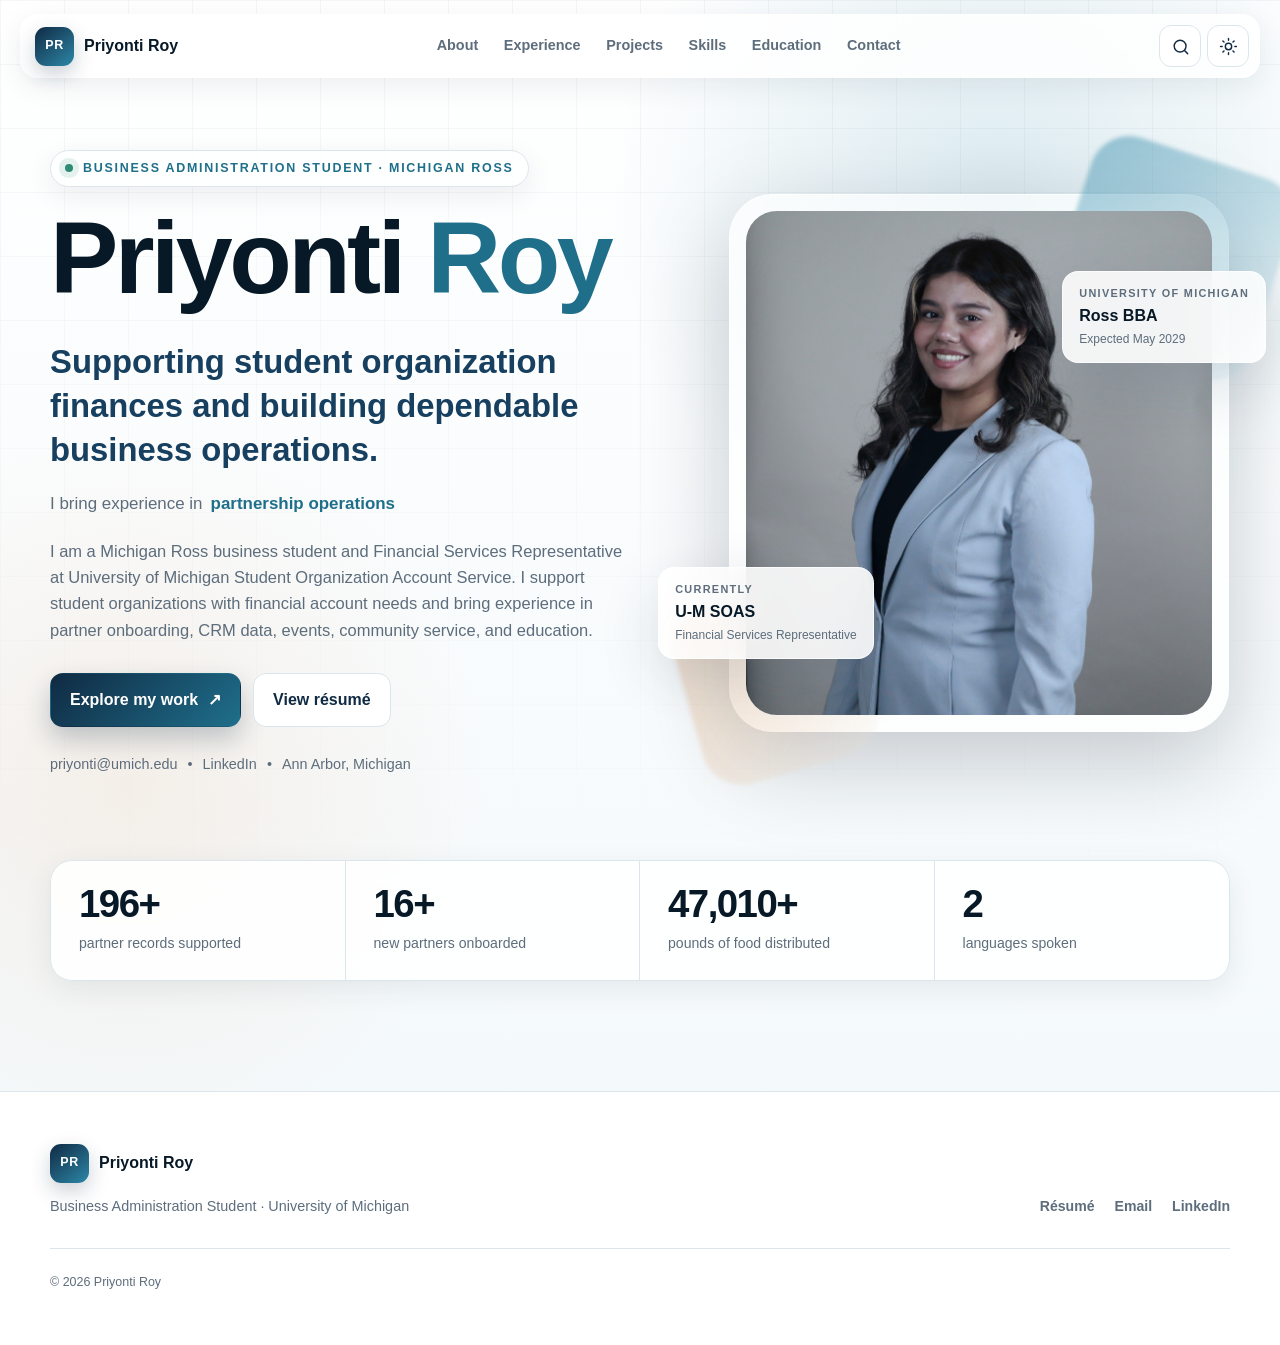
==== commit 1e543318: "Add files via upload" ====
--- a/index.html
+++ b/index.html
@@ -3,10 +3,10 @@
 <head>
   <meta charset="UTF-8">
   <meta name="viewport" content="width=device-width, initial-scale=1.0">
-  <meta name="description" content="Portfolio of Priyonti Roy, a University of Michigan Ross School of Business student with experience in partnership operations, event coordination, CRM data, community impact, and education.">
+  <meta name="description" content="Priyonti Roy is a Michigan Ross business student and financial services representative at University of Michigan Student Organization Account Service, with experience in account support, partner operations, and community service.">
   <meta name="theme-color" content="#102a43">
   <meta property="og:title" content="Priyonti Roy | Business Administration Student">
-  <meta property="og:description" content="Business operations, partnerships, events, data accuracy, and community impact.">
+  <meta property="og:description" content="Student organization finance, business operations, partnerships, and community impact.">
   <meta property="og:type" content="website">
   <meta property="og:image" content="assets/priyonti-roy-headshot.jpg">
   <title>Priyonti Roy | Business Administration Student</title>
@@ -28,13 +28,13 @@
   }
   </script>
 </head>
-<body>
+<body data-page="index">
   <a class="skip-link" href="#main">Skip to content</a>
   <div class="scroll-progress" aria-hidden="true"><span id="scrollProgress"></span></div>
 
   <header class="site-header" id="top">
     <nav class="nav-shell" aria-label="Primary navigation">
-      <a class="brand" href="#home" aria-label="Priyonti Roy home">
+      <a class="brand" href="index.html" aria-label="Priyonti Roy home">
         <span class="brand-mark">PR</span>
         <span class="brand-text">Priyonti Roy</span>
       </a>
@@ -44,12 +44,12 @@
       </button>
 
       <div class="nav-links" id="navLinks">
-        <a href="#about">About</a>
-        <a href="#experience">Experience</a>
-        <a href="#projects">Projects</a>
-        <a href="#skills">Skills</a>
-        <a href="#education">Education</a>
-        <a href="#contact">Contact</a>
+        <a href="about.html">About</a>
+        <a href="experience.html">Experience</a>
+        <a href="projects.html">Projects</a>
+        <a href="skills.html">Skills</a>
+        <a href="education.html">Education</a>
+        <a href="contact.html">Contact</a>
       </div>
 
       <div class="nav-actions">
@@ -64,22 +64,21 @@
     </nav>
   </header>
 
-  <main id="main">
+  <main id="main" class="page-main">
     <section class="hero section" id="home">
       <div class="hero-grid container">
         <div class="hero-copy reveal">
           <p class="eyebrow"><span class="status-dot"></span> Business Administration Student · Michigan Ross</p>
           <h1>Priyonti <span>Roy</span></h1>
-          <p class="hero-lead">Building organized systems, stronger partnerships, and memorable community experiences.</p>
+          <p class="hero-lead">Supporting student organization finances and building dependable business operations.</p>
           <div class="rotating-line" aria-live="polite">
             <span>I bring experience in</span>
             <strong id="rotatingRole">partnership operations</strong>
           </div>
-          <p class="hero-description">I am a business student with hands-on experience across partner onboarding, CRM data management, event execution, stakeholder communication, community service, and education. I enjoy turning detailed work into clear, dependable outcomes.</p>
+          <p class="hero-description">I am a Michigan Ross business student and Financial Services Representative at University of Michigan Student Organization Account Service. I support student organizations with financial account needs and bring experience in partner onboarding, CRM data, events, community service, and education.</p>
           <div class="hero-buttons">
-            <a class="btn btn-primary" href="#projects">Explore my work <span aria-hidden="true">↗</span></a>
-            <button class="btn btn-secondary" id="resumePreviewBtn">Preview résumé</button>
-            <a class="text-link" href="assets/Priyonti_Roy_Resume.pdf" download>Download PDF</a>
+            <a class="btn btn-primary" href="projects.html">Explore my work <span aria-hidden="true">↗</span></a>
+            <a class="btn btn-secondary" href="https://drive.google.com/file/d/1IC-4wPjn6UjalblSV1OWlVz2EwLdTBGE/view?usp=sharing" target="_blank" rel="noopener">View résumé</a>
           </div>
           <div class="hero-contact-row" aria-label="Contact links">
             <a href="https://mail.google.com/mail/?view=cm&fs=1&to=priyonti%40umich.edu" target="_blank" rel="noopener" aria-label="Compose an email to Priyonti Roy in Gmail">priyonti@umich.edu</a>
@@ -97,8 +96,8 @@
             <img src="assets/priyonti-roy-headshot.jpg" alt="Professional portrait of Priyonti Roy" width="1894" height="2048">
             <div class="portrait-card card-current">
               <span>Currently</span>
-              <strong>Visit Detroit</strong>
-              <small>Destination Partnership Services Intern</small>
+              <strong>U-M SOAS</strong>
+              <small>Financial Services Representative</small>
             </div>
             <div class="portrait-card card-school">
               <span>University of Michigan</span>
@@ -128,259 +127,18 @@
         </article>
       </div>
     </section>
-
-    <section class="section about-section" id="about">
-      <div class="container about-grid">
-        <div class="about-content reveal" data-delay="100">
-          <p class="section-kicker">About me</p>
-          <h2>A versatile emerging business professional.</h2>
-          <p class="section-intro">My experience does not fit into only one box—and that is one of my strengths. I have worked with data, partners, events, community initiatives, students, and cross-functional teams.</p>
-          <div class="about-copy">
-            <p>At Visit Detroit, I support the full partner lifecycle: collecting submitted information, updating iDSS records, building directory listings, creating account access, explaining digital tools, connecting contacts to newsletters and distribution lists, monitoring engagement, and following up when communication is not reaching the right people.</p>
-            <p>I also contribute to event operations and special projects, including partner mixers, Hometown Tourist Day, the Detroit Grand Prix, National Celebrate Services Week, a tourism analytics education session, and the National Veterans Wheelchair Games. My most significant data-quality project focused on reviewing restaurant partner records, correcting outdated information, and improving how paid partners and Neighborhood Promotion Program participants are categorized.</p>
-            <p>Earlier, I supported community projects through General Motors and helped students build confidence in mathematics through Wayne State University’s Math Corps. Across each role, I have learned how strong operations, thoughtful communication, and accurate information create better experiences for people.</p>
-          </div>
-
-          <div class="principles-grid">
-            <article>
-              <span>01</span>
-              <h3>Accuracy</h3>
-              <p>I verify details, maintain clean records, and notice when information no longer reflects reality.</p>
-            </article>
-            <article>
-              <span>02</span>
-              <h3>Service</h3>
-              <p>I aim to make every interaction clear, useful, respectful, and easy to act on.</p>
-            </article>
-            <article>
-              <span>03</span>
-              <h3>Initiative</h3>
-              <p>I speak up when I see an opportunity to improve a process, project, or learning experience.</p>
-            </article>
-          </div>
-        </div>
-      </div>
-    </section>
-
-    <section class="section experience-section" id="experience">
-      <div class="container">
-        <div class="section-heading reveal">
-          <div>
-            <p class="section-kicker">Professional journey</p>
-            <h2>Experience built across business, service, and education.</h2>
-          </div>
-          <p>Select a role to explore responsibilities, contributions, and skills developed.</p>
-        </div>
-
-        <div class="experience-layout reveal" data-delay="80">
-          <div class="experience-tabs" id="experienceTabs" role="tablist" aria-label="Professional experience"></div>
-          <div class="experience-panel" id="experiencePanel" role="tabpanel" tabindex="0"></div>
-        </div>
-      </div>
-    </section>
-
-    <section class="section projects-section" id="projects">
-      <div class="container">
-        <div class="section-heading reveal">
-          <div>
-            <p class="section-kicker">Selected work</p>
-            <h2>Projects, events, and measurable contributions.</h2>
-          </div>
-          <p>Filter the portfolio, then open any card for a deeper view of the challenge, actions, and impact.</p>
-        </div>
-
-        <div class="project-toolbar reveal" data-delay="60">
-          <div class="filter-group" id="projectFilters" aria-label="Project filters"></div>
-          <label class="project-search">
-            <span class="sr-only">Search projects</span>
-            <svg viewBox="0 0 24 24" aria-hidden="true"><path d="m21 21-4.3-4.3m2.3-5.2a7.5 7.5 0 1 1-15 0 7.5 7.5 0 0 1 15 0Z"/></svg>
-            <input id="projectSearch" type="search" placeholder="Search projects or skills">
-          </label>
-        </div>
-
-        <div class="project-grid" id="projectGrid" aria-live="polite"></div>
-        <p class="empty-state" id="projectEmpty" hidden>No projects match that search yet.</p>
-      </div>
-    </section>
-
-    <section class="section impact-section" id="impact">
-      <div class="container">
-        <div class="section-heading reveal">
-          <div>
-            <p class="section-kicker">Detroit-centered impact</p>
-            <h2>Connecting business work with community outcomes.</h2>
-          </div>
-          <p>Hover or select each location to see how my experiences connect across the Detroit area.</p>
-        </div>
-
-        <div class="impact-map-card reveal" data-delay="80">
-          <div class="map-visual" aria-label="Stylized map of Detroit-area professional experiences">
-            <svg viewBox="0 0 760 430" role="img" aria-labelledby="mapTitle mapDesc">
-              <title id="mapTitle">Detroit area experience map</title>
-              <desc id="mapDesc">A stylized map with points for downtown Detroit, Hamtramck, and Wayne State University.</desc>
-              <path class="river" d="M520 0c-32 88-20 151-89 212-48 43-67 92-78 218h407V0H520Z"/>
-              <path class="map-line" d="M76 322c93-103 154-115 234-182 74-61 149-72 254-66"/>
-              <path class="map-line secondary" d="M180 53c50 76 96 118 144 168 53 55 117 91 197 121"/>
-              <circle class="map-node" cx="465" cy="250" r="12" data-map-id="downtown" tabindex="0"/>
-              <circle class="map-pulse" cx="465" cy="250" r="24"/>
-              <circle class="map-node" cx="330" cy="181" r="12" data-map-id="wayne" tabindex="0"/>
-              <circle class="map-node" cx="246" cy="116" r="12" data-map-id="hamtramck" tabindex="0"/>
-              <text x="485" y="246">Downtown Detroit</text>
-              <text x="349" y="177">Wayne State</text>
-              <text x="90" y="111">Hamtramck</text>
-            </svg>
-          </div>
-          <div class="map-detail" id="mapDetail">
-            <p class="map-label">Downtown Detroit</p>
-            <h3>Visit Detroit</h3>
-            <p>Partner operations, events, destination marketing support, CRM data quality, and community-facing experiences.</p>
-            <div class="map-tags"><span>Partnerships</span><span>Events</span><span>Tourism</span></div>
-          </div>
-        </div>
-      </div>
-    </section>
-
-    <section class="section skills-section" id="skills">
-      <div class="container skills-layout">
-        <div class="skills-intro reveal">
-          <p class="section-kicker">Capabilities</p>
-          <h2>A practical skill set shaped by real work.</h2>
-          <p>I am building a broad business foundation through hands-on operational experience, academic learning, and community engagement.</p>
-          <div class="skill-mode-switch" id="skillCategories" role="tablist" aria-label="Skill categories"></div>
-        </div>
-        <div class="skill-explorer reveal" data-delay="80">
-          <div class="skill-summary" id="skillSummary"></div>
-          <div class="skill-cloud" id="skillCloud"></div>
-        </div>
-      </div>
-    </section>
-
-    <section class="section achievements-section" id="achievements">
-      <div class="container">
-        <div class="section-heading reveal">
-          <div>
-            <p class="section-kicker">Recognition and initiative</p>
-            <h2>Moments that reflect how I work.</h2>
-          </div>
-          <div class="carousel-controls">
-            <button id="achievementPrev" class="icon-btn" aria-label="Previous achievement">←</button>
-            <button id="achievementNext" class="icon-btn" aria-label="Next achievement">→</button>
-          </div>
-        </div>
-        <div class="achievement-track reveal" id="achievementTrack" data-delay="80" tabindex="0"></div>
-      </div>
-    </section>
-
-    <section class="section education-section" id="education">
-      <div class="container education-grid">
-        <div class="education-card primary-card reveal">
-          <p class="section-kicker">Education</p>
-          <div class="school-mark" aria-hidden="true">M</div>
-          <h2>University of Michigan</h2>
-          <h3>Stephen M. Ross School of Business</h3>
-          <p class="degree">Bachelor of Business Administration</p>
-          <div class="education-meta">
-            <span>Expected May 2029</span>
-            <span>GPA: 3.71</span>
-            <span>Ann Arbor, Michigan</span>
-          </div>
-        </div>
-
-        <div class="education-stack reveal" data-delay="100">
-          <article class="info-card">
-            <span class="info-label">Academic engagement</span>
-            <h3>Learning beyond the classroom</h3>
-            <ul>
-              <li><strong>Ross Retail Club:</strong> organizational logistics, volunteering, and exposure to retail and community engagement.</li>
-              <li><strong>Bridge Scholars Plus:</strong> structured academic enrichment and college transition support.</li>
-              <li><strong>Preparation Initiative:</strong> analytical and quantitative preparation for business coursework.</li>
-            </ul>
-          </article>
-
-          <article class="info-card split-card">
-            <div>
-              <span class="info-label">Credentials</span>
-              <ul class="compact-list">
-                <li>NRF Foundation Certified Specialist in Customer Service and Sales</li>
-                <li>Goldman Sachs Risk Job Simulation</li>
-              </ul>
-            </div>
-            <div>
-              <span class="info-label">Languages</span>
-              <ul class="compact-list">
-                <li>English</li>
-                <li>Bengali</li>
-                <li>Hindi</li>
-              </ul>
-            </div>
-          </article>
-        </div>
-      </div>
-    </section>
-
-    <section class="section contact-section" id="contact">
-      <div class="container contact-shell reveal">
-        <div class="contact-copy">
-          <p class="section-kicker">Let’s connect</p>
-          <h2>Interested in my experience or potential?</h2>
-          <p>I welcome conversations about internships, business projects, events, partnerships, community initiatives, and opportunities to learn from experienced professionals.</p>
-          <div class="contact-options">
-            <div class="contact-item">
-              <span>Email</span>
-              <a href="https://mail.google.com/mail/?view=cm&fs=1&to=priyonti%40umich.edu" target="_blank" rel="noopener" aria-label="Compose an email to Priyonti Roy in Gmail">priyonti@umich.edu</a>
-              <button class="copy-btn" data-copy="priyonti@umich.edu">Copy</button>
-            </div>
-            <div class="contact-item">
-              <span>Phone</span>
-              <a href="tel:+13137077119">+1 (313) 707-7119</a>
-              <button class="copy-btn" data-copy="+1 (313) 707-7119">Copy</button>
-            </div>
-            <div class="contact-item">
-              <span>LinkedIn</span>
-              <a href="https://www.linkedin.com/in/priyonti" target="_blank" rel="noopener">linkedin.com/in/priyonti</a>
-              <span class="external-mark" aria-hidden="true">↗</span>
-            </div>
-          </div>
-        </div>
-
-        <form class="contact-form" id="contactForm">
-          <div class="field-row">
-            <label>
-              <span>Your name</span>
-              <input type="text" id="senderName" required autocomplete="name" placeholder="Name">
-            </label>
-            <label>
-              <span>Your email</span>
-              <input type="email" id="senderEmail" required autocomplete="email" placeholder="Email">
-            </label>
-          </div>
-          <label>
-            <span>Subject</span>
-            <input type="text" id="messageSubject" required placeholder="What would you like to discuss?">
-          </label>
-          <label>
-            <span>Message</span>
-            <textarea id="messageBody" rows="5" required placeholder="Write your message"></textarea>
-          </label>
-          <button class="btn btn-primary" type="submit">Open Gmail draft <span aria-hidden="true">↗</span></button>
-          <small class="contact-form-note">Your message will open as a prefilled Gmail draft in a new browser tab. No information is stored on this website.</small>
-          <a class="contact-fallback-link" href="mailto:priyonti@umich.edu">Use your default email app instead</a>
-        </form>
-      </div>
-    </section>
   </main>
 
   <footer class="site-footer">
     <div class="container footer-inner">
       <div>
-        <a class="brand" href="#home"><span class="brand-mark">PR</span><span class="brand-text">Priyonti Roy</span></a>
+        <a class="brand" href="index.html"><span class="brand-mark">PR</span><span class="brand-text">Priyonti Roy</span></a>
         <p>Business Administration Student · University of Michigan</p>
       </div>
       <div class="footer-links">
-        <a href="assets/Priyonti_Roy_Resume.pdf" download>Résumé</a>
+        <a href="https://drive.google.com/file/d/1IC-4wPjn6UjalblSV1OWlVz2EwLdTBGE/view?usp=sharing" target="_blank" rel="noopener">Résumé</a>
         <a href="https://mail.google.com/mail/?view=cm&fs=1&to=priyonti%40umich.edu" target="_blank" rel="noopener" aria-label="Compose an email to Priyonti Roy in Gmail">Email</a>
         <a href="https://www.linkedin.com/in/priyonti" target="_blank" rel="noopener">LinkedIn</a>
-        <a href="#top">Back to top ↑</a>
       </div>
       <p class="copyright">© <span id="currentYear"></span> Priyonti Roy</p>
     </div>
@@ -389,20 +147,6 @@
   <dialog class="project-modal" id="projectModal" aria-labelledby="projectModalTitle">
     <button class="modal-close" id="projectModalClose" aria-label="Close project details">×</button>
     <div id="projectModalContent"></div>
-  </dialog>
-
-  <dialog class="resume-modal" id="resumeModal" aria-labelledby="resumeModalTitle">
-    <div class="resume-modal-header">
-      <div>
-        <p class="section-kicker">Résumé</p>
-        <h2 id="resumeModalTitle">Priyonti Roy</h2>
-      </div>
-      <div class="resume-actions">
-        <a class="btn btn-secondary" href="assets/Priyonti_Roy_Resume.pdf" download>Download PDF</a>
-        <button class="modal-close inline-close" id="resumeModalClose" aria-label="Close résumé preview">×</button>
-      </div>
-    </div>
-    <iframe src="assets/Priyonti_Roy_Resume.pdf" title="Priyonti Roy résumé preview"></iframe>
   </dialog>
 
   <dialog class="command-modal" id="commandModal" aria-labelledby="commandTitle">
--- a/styles.css
+++ b/styles.css
@@ -145,6 +145,10 @@
   padding: 110px 0;
 }
 
+.page-main > .section:first-child:not(.hero) {
+  padding-top: calc(110px + var(--header-height));
+}
+
 .section-kicker,
 .eyebrow,
 .info-label,
@@ -690,16 +694,25 @@
 }
 
 .about-photo {
-  position: sticky;
-  top: 120px;
+  position: relative;
+  width: min(100%, 290px);
+  margin: 36px auto 44px;
+}
+
+.about-photo figcaption {
+  margin-top: 10px;
+  color: var(--muted);
+  text-align: center;
+  font-size: 0.85rem;
 }
 
 .about-photo img {
+  display: block;
   width: 100%;
-  aspect-ratio: 0.83 / 1;
-  object-fit: cover;
-  object-position: center top;
-  border-radius: 28px;
+  height: auto;
+  aspect-ratio: auto;
+  object-fit: contain;
+  border-radius: 18px;
   box-shadow: var(--shadow-md);
 }
 
@@ -2253,7 +2266,7 @@
   }
 
   .about-photo {
-    width: min(100%, 560px);
+    width: min(100%, 290px);
     margin-inline: auto;
   }
 
@@ -2303,6 +2316,10 @@
 @media (max-width: 680px) {
   .section {
     padding: 82px 0;
+  }
+
+  .page-main > .section:first-child:not(.hero) {
+    padding-top: calc(82px + var(--header-height));
   }
 
   .container {
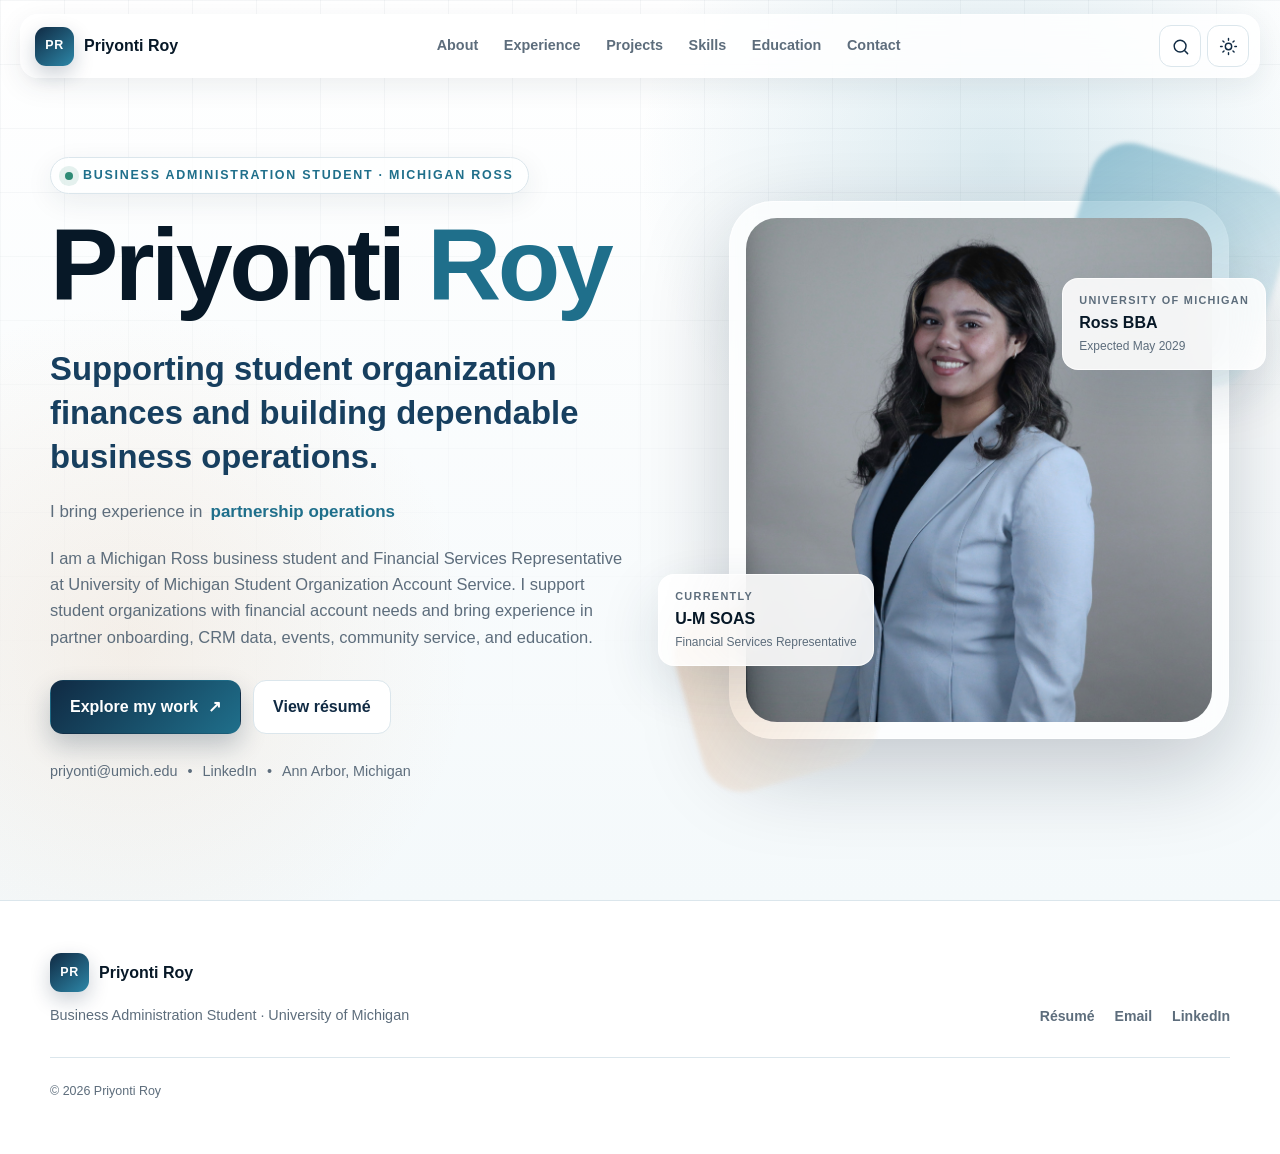
==== commit 07f52025: "Use correct résumé and simplify homepage and recognition" ====
--- a/index.html
+++ b/index.html
@@ -78,7 +78,7 @@
           <p class="hero-description">I am a Michigan Ross business student and Financial Services Representative at University of Michigan Student Organization Account Service. I support student organizations with financial account needs and bring experience in partner onboarding, CRM data, events, community service, and education.</p>
           <div class="hero-buttons">
             <a class="btn btn-primary" href="projects.html">Explore my work <span aria-hidden="true">↗</span></a>
-            <a class="btn btn-secondary" href="https://drive.google.com/file/d/1IC-4wPjn6UjalblSV1OWlVz2EwLdTBGE/view?usp=sharing" target="_blank" rel="noopener">View résumé</a>
+            <a class="btn btn-secondary" href="https://docs.google.com/document/d/1HUGdMYdrQz0wbWyW3dpYF0zdX2q_8Txd/edit?usp=drivesdk&amp;ouid=112991153700534996091&amp;rtpof=true&amp;sd=true" target="_blank" rel="noopener">View résumé</a>
           </div>
           <div class="hero-contact-row" aria-label="Contact links">
             <a href="https://mail.google.com/mail/?view=cm&fs=1&to=priyonti%40umich.edu" target="_blank" rel="noopener" aria-label="Compose an email to Priyonti Roy in Gmail">priyonti@umich.edu</a>
@@ -108,24 +108,6 @@
         </div>
       </div>
 
-      <div class="metric-strip container reveal" data-delay="180" aria-label="Professional impact summary">
-        <article class="metric">
-          <strong data-counter="250" data-suffix="+">0</strong>
-          <span>partner records supported</span>
-        </article>
-        <article class="metric">
-          <strong data-counter="20" data-suffix="+">0</strong>
-          <span>new partners onboarded</span>
-        </article>
-        <article class="metric">
-          <strong data-counter="60000" data-suffix="+">0</strong>
-          <span>pounds of food distributed</span>
-        </article>
-        <article class="metric">
-          <strong data-counter="3">0</strong>
-          <span>languages spoken</span>
-        </article>
-      </div>
     </section>
   </main>
 
@@ -136,7 +118,7 @@
         <p>Business Administration Student · University of Michigan</p>
       </div>
       <div class="footer-links">
-        <a href="https://drive.google.com/file/d/1IC-4wPjn6UjalblSV1OWlVz2EwLdTBGE/view?usp=sharing" target="_blank" rel="noopener">Résumé</a>
+        <a href="https://docs.google.com/document/d/1HUGdMYdrQz0wbWyW3dpYF0zdX2q_8Txd/edit?usp=drivesdk&amp;ouid=112991153700534996091&amp;rtpof=true&amp;sd=true" target="_blank" rel="noopener">Résumé</a>
         <a href="https://mail.google.com/mail/?view=cm&fs=1&to=priyonti%40umich.edu" target="_blank" rel="noopener" aria-label="Compose an email to Priyonti Roy in Gmail">Email</a>
         <a href="https://www.linkedin.com/in/priyonti" target="_blank" rel="noopener">LinkedIn</a>
       </div>
--- a/styles.css
+++ b/styles.css
@@ -1442,8 +1442,17 @@
 
 .carousel-controls {
   display: flex;
+  align-items: center;
   gap: 8px;
   justify-content: flex-end;
+}
+
+.carousel-position {
+  min-width: 42px;
+  text-align: center;
+  color: var(--blue-200);
+  font-size: 0.82rem;
+  font-weight: 800;
 }
 
 .achievements-section .icon-btn {
@@ -1465,6 +1474,14 @@
 
 .achievement-track::-webkit-scrollbar {
   display: none;
+}
+
+.achievement-track.is-single-card {
+  display: block;
+  max-width: 760px;
+  margin-inline: auto;
+  overflow: visible;
+  scroll-snap-type: none;
 }
 
 .achievement-card {
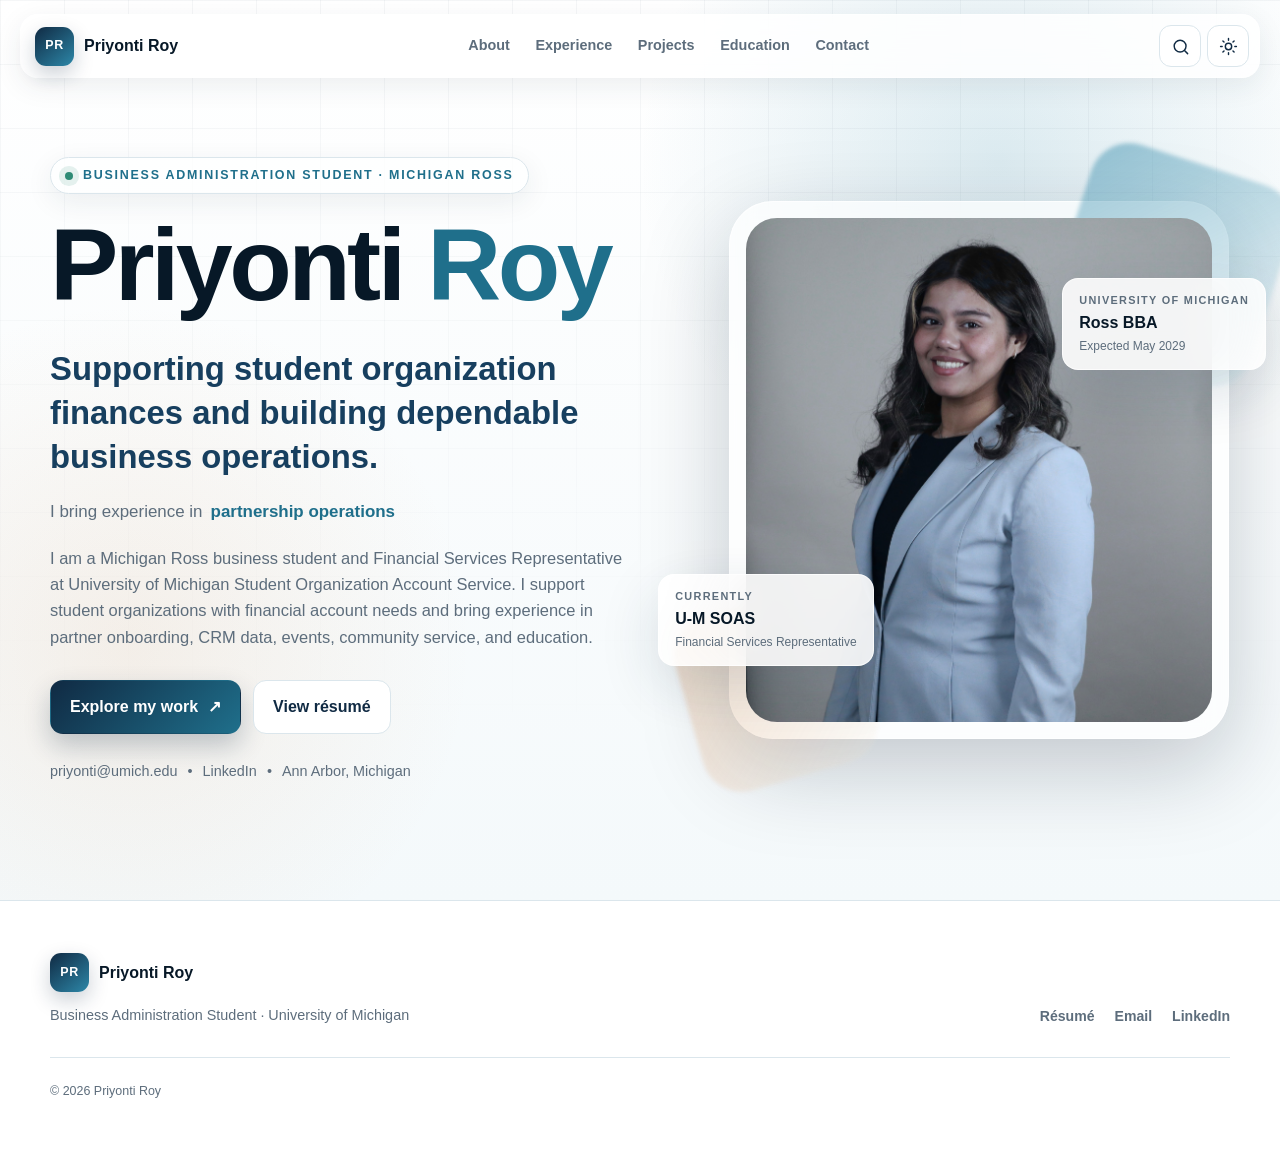
==== commit 4b555ed3: "Remove Skills page and focus role tags in Experience" ====
--- a/index.html
+++ b/index.html
@@ -47,7 +47,6 @@
         <a href="about.html">About</a>
         <a href="experience.html">Experience</a>
         <a href="projects.html">Projects</a>
-        <a href="skills.html">Skills</a>
         <a href="education.html">Education</a>
         <a href="contact.html">Contact</a>
       </div>
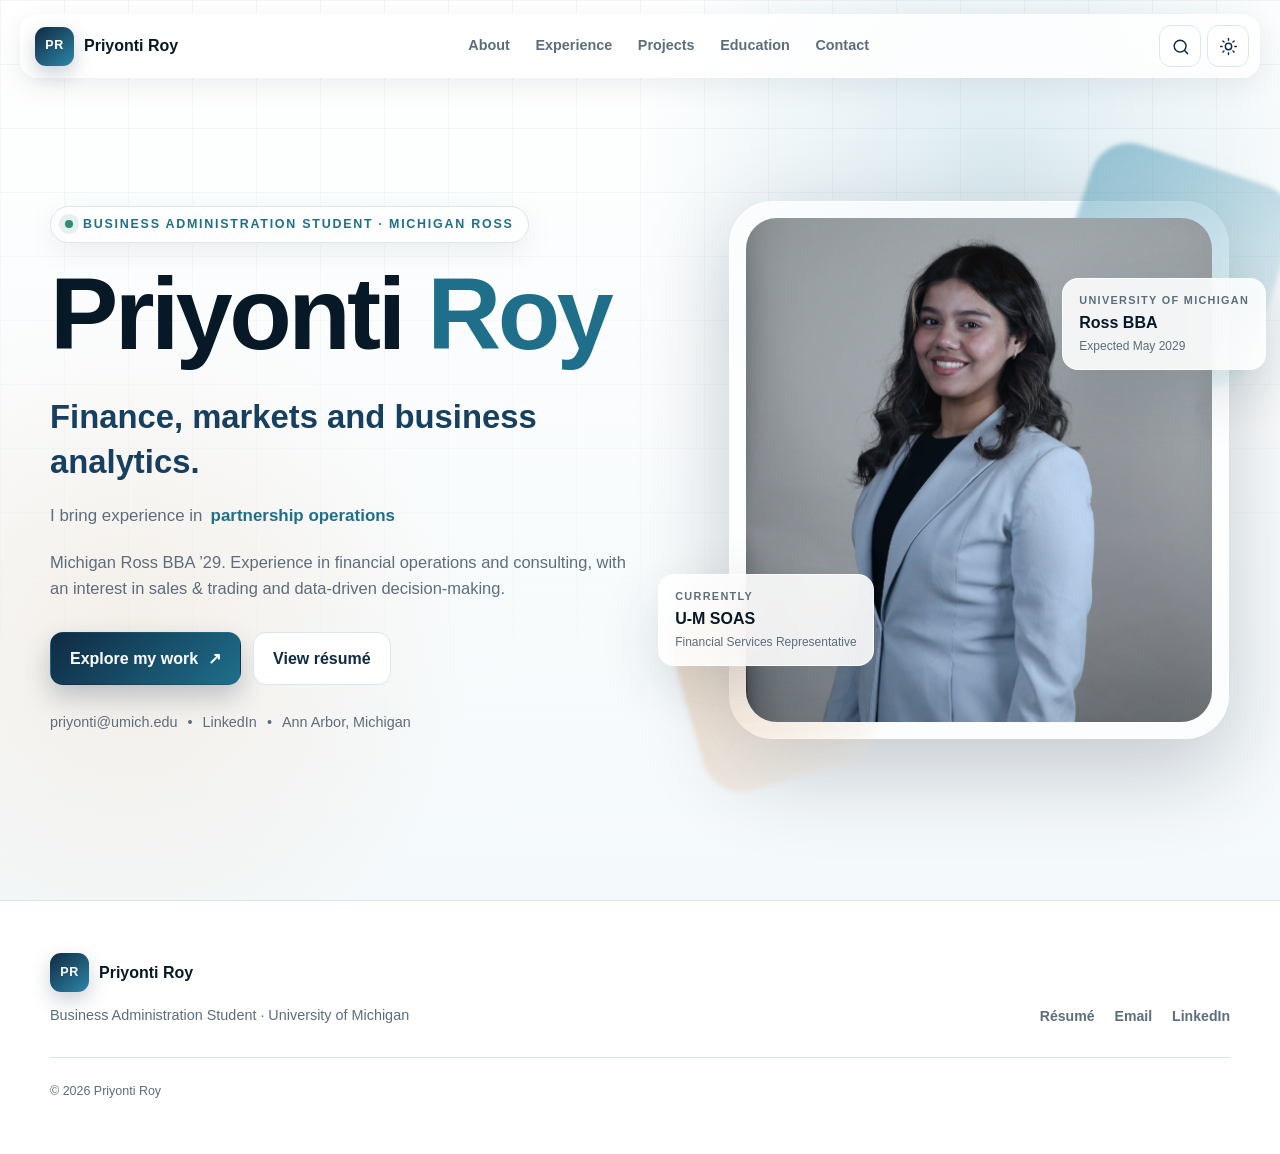
==== commit d6a22e72: "Refresh portfolio introduction" ====
--- a/index.html
+++ b/index.html
@@ -69,12 +69,12 @@
         <div class="hero-copy reveal">
           <p class="eyebrow"><span class="status-dot"></span> Business Administration Student · Michigan Ross</p>
           <h1>Priyonti <span>Roy</span></h1>
-          <p class="hero-lead">Supporting student organization finances and building dependable business operations.</p>
+          <p class="hero-lead">Finance, markets and business analytics.</p>
           <div class="rotating-line" aria-live="polite">
             <span>I bring experience in</span>
             <strong id="rotatingRole">partnership operations</strong>
           </div>
-          <p class="hero-description">I am a Michigan Ross business student and Financial Services Representative at University of Michigan Student Organization Account Service. I support student organizations with financial account needs and bring experience in partner onboarding, CRM data, events, community service, and education.</p>
+          <p class="hero-description">Michigan Ross BBA ’29. Experience in financial operations and consulting, with an interest in sales &amp; trading and data-driven decision-making.</p>
           <div class="hero-buttons">
             <a class="btn btn-primary" href="projects.html">Explore my work <span aria-hidden="true">↗</span></a>
             <a class="btn btn-secondary" href="https://docs.google.com/document/d/1HUGdMYdrQz0wbWyW3dpYF0zdX2q_8Txd/edit?usp=drivesdk&amp;ouid=112991153700534996091&amp;rtpof=true&amp;sd=true" target="_blank" rel="noopener">View résumé</a>
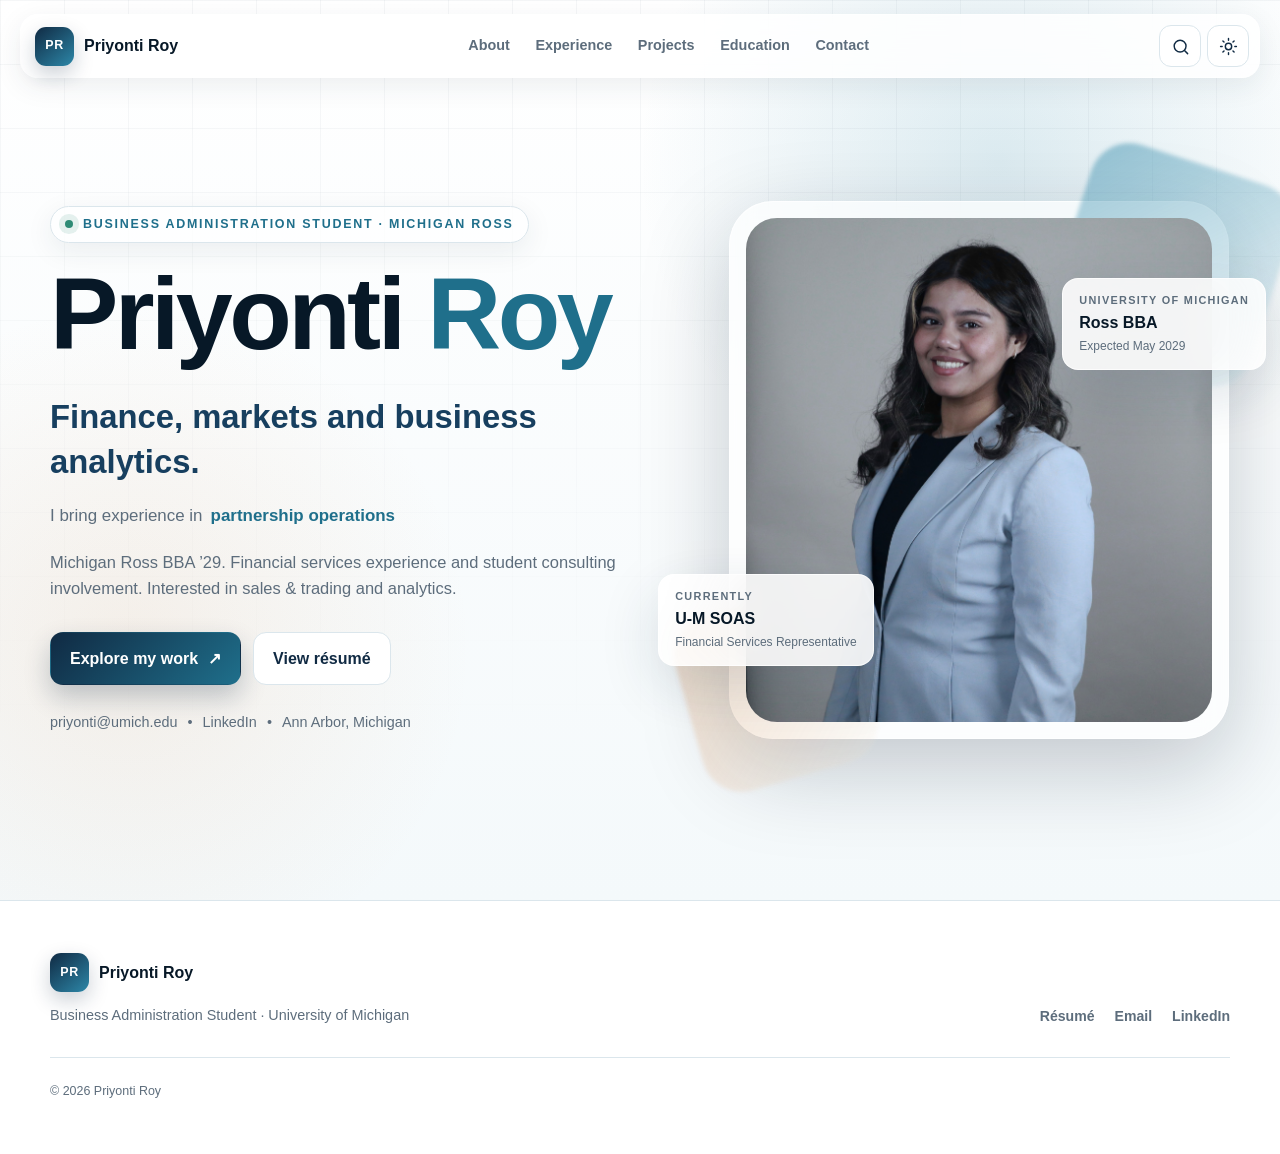
==== commit e22e2c0f: "Clarify student consulting as campus involvement" ====
--- a/index.html
+++ b/index.html
@@ -74,7 +74,7 @@
             <span>I bring experience in</span>
             <strong id="rotatingRole">partnership operations</strong>
           </div>
-          <p class="hero-description">Michigan Ross BBA ’29. Experience in financial operations and consulting, with an interest in sales &amp; trading and data-driven decision-making.</p>
+          <p class="hero-description">Michigan Ross BBA ’29. Financial services experience and student consulting involvement. Interested in sales &amp; trading and analytics.</p>
           <div class="hero-buttons">
             <a class="btn btn-primary" href="projects.html">Explore my work <span aria-hidden="true">↗</span></a>
             <a class="btn btn-secondary" href="https://docs.google.com/document/d/1HUGdMYdrQz0wbWyW3dpYF0zdX2q_8Txd/edit?usp=drivesdk&amp;ouid=112991153700534996091&amp;rtpof=true&amp;sd=true" target="_blank" rel="noopener">View résumé</a>
